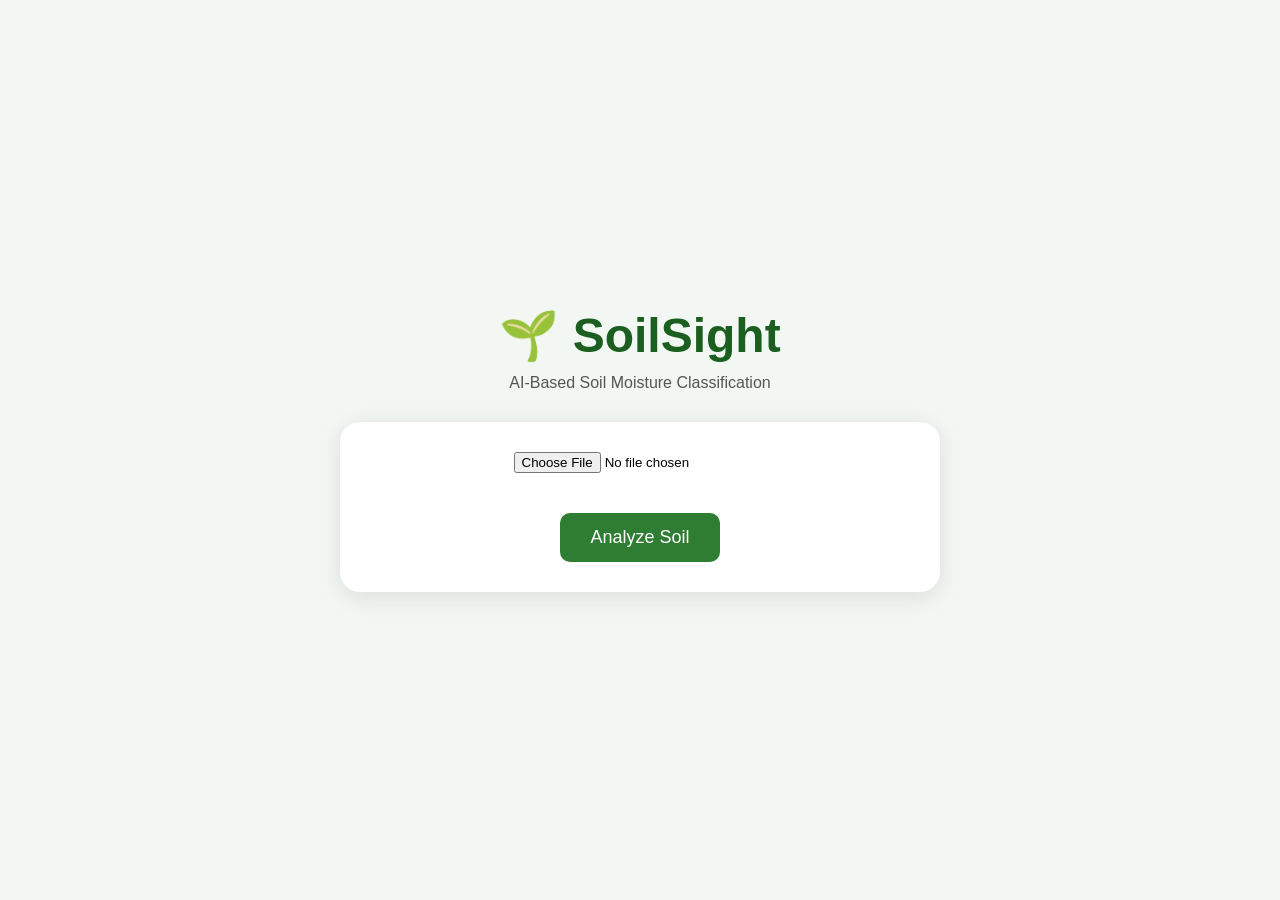
==== frontend/index.html @ b3d0a4c4 "Initial commit without dataset" ====
<!DOCTYPE html>
<html lang="en">
<head>
    <meta charset="UTF-8">
    <meta name="viewport" content="width=device-width, initial-scale=1.0">
    <title>SoilSight</title>
    <link rel="stylesheet" href="style.css">
</head>

<body>

    <div class="container">

        <h1>🌱 SoilSight</h1>
        <p class="subtitle">AI-Based Soil Moisture Classification</p>

        <div class="upload-box">

            <input type="file" id="imageInput" accept="image/*">

            <div id="previewContainer">
                <img id="preview" alt="Soil preview">
            </div>

            <button id="analyzeBtn">
                Analyze Soil
            </button>

            <div id="loading">
                Analyzing...
            </div>

            <div id="result">
                <h2>Result</h2>
                <p id="status"></p>
                <p id="confidence"></p>
            </div>

        </div>

    </div>

    <script src="script.js"></script>

</body>
</html>
---- frontend/style.css ----
* {
    box-sizing: border-box;
    margin: 0;
    padding: 0;
}

body {
    font-family: Arial, sans-serif;
    background: #f2f7f3;
    min-height: 100vh;
    display: flex;
    justify-content: center;
    align-items: center;
}

.container {
    width: 90%;
    max-width: 600px;
    text-align: center;
}

h1 {
    font-size: 48px;
    color: #1b5e20;
    margin-bottom: 10px;
}

.subtitle {
    color: #555;
    margin-bottom: 30px;
}

.upload-box {
    background: white;
    padding: 30px;
    border-radius: 20px;
    box-shadow: 0 5px 25px rgba(0,0,0,0.1);
}

input[type="file"] {
    margin-bottom: 20px;
}

#previewContainer {
    margin: 20px 0;
}

#preview {
    display: none;
    width: 100%;
    max-height: 350px;
    object-fit: cover;
    border-radius: 15px;
}

button {
    background: #2e7d32;
    color: white;
    border: none;
    padding: 14px 30px;
    border-radius: 10px;
    font-size: 18px;
    cursor: pointer;
}

button:hover {
    background: #1b5e20;
}

#loading {
    display: none;
    margin-top: 20px;
    color: #555;
}

#result {
    display: none;
    margin-top: 25px;
    padding: 20px;
    background: #e8f5e9;
    border-radius: 15px;
}

#status {
    font-size: 24px;
    font-weight: bold;
    margin-top: 10px;
    color: #1b5e20;
}

#confidence {
    margin-top: 10px;
    font-size: 18px;
}
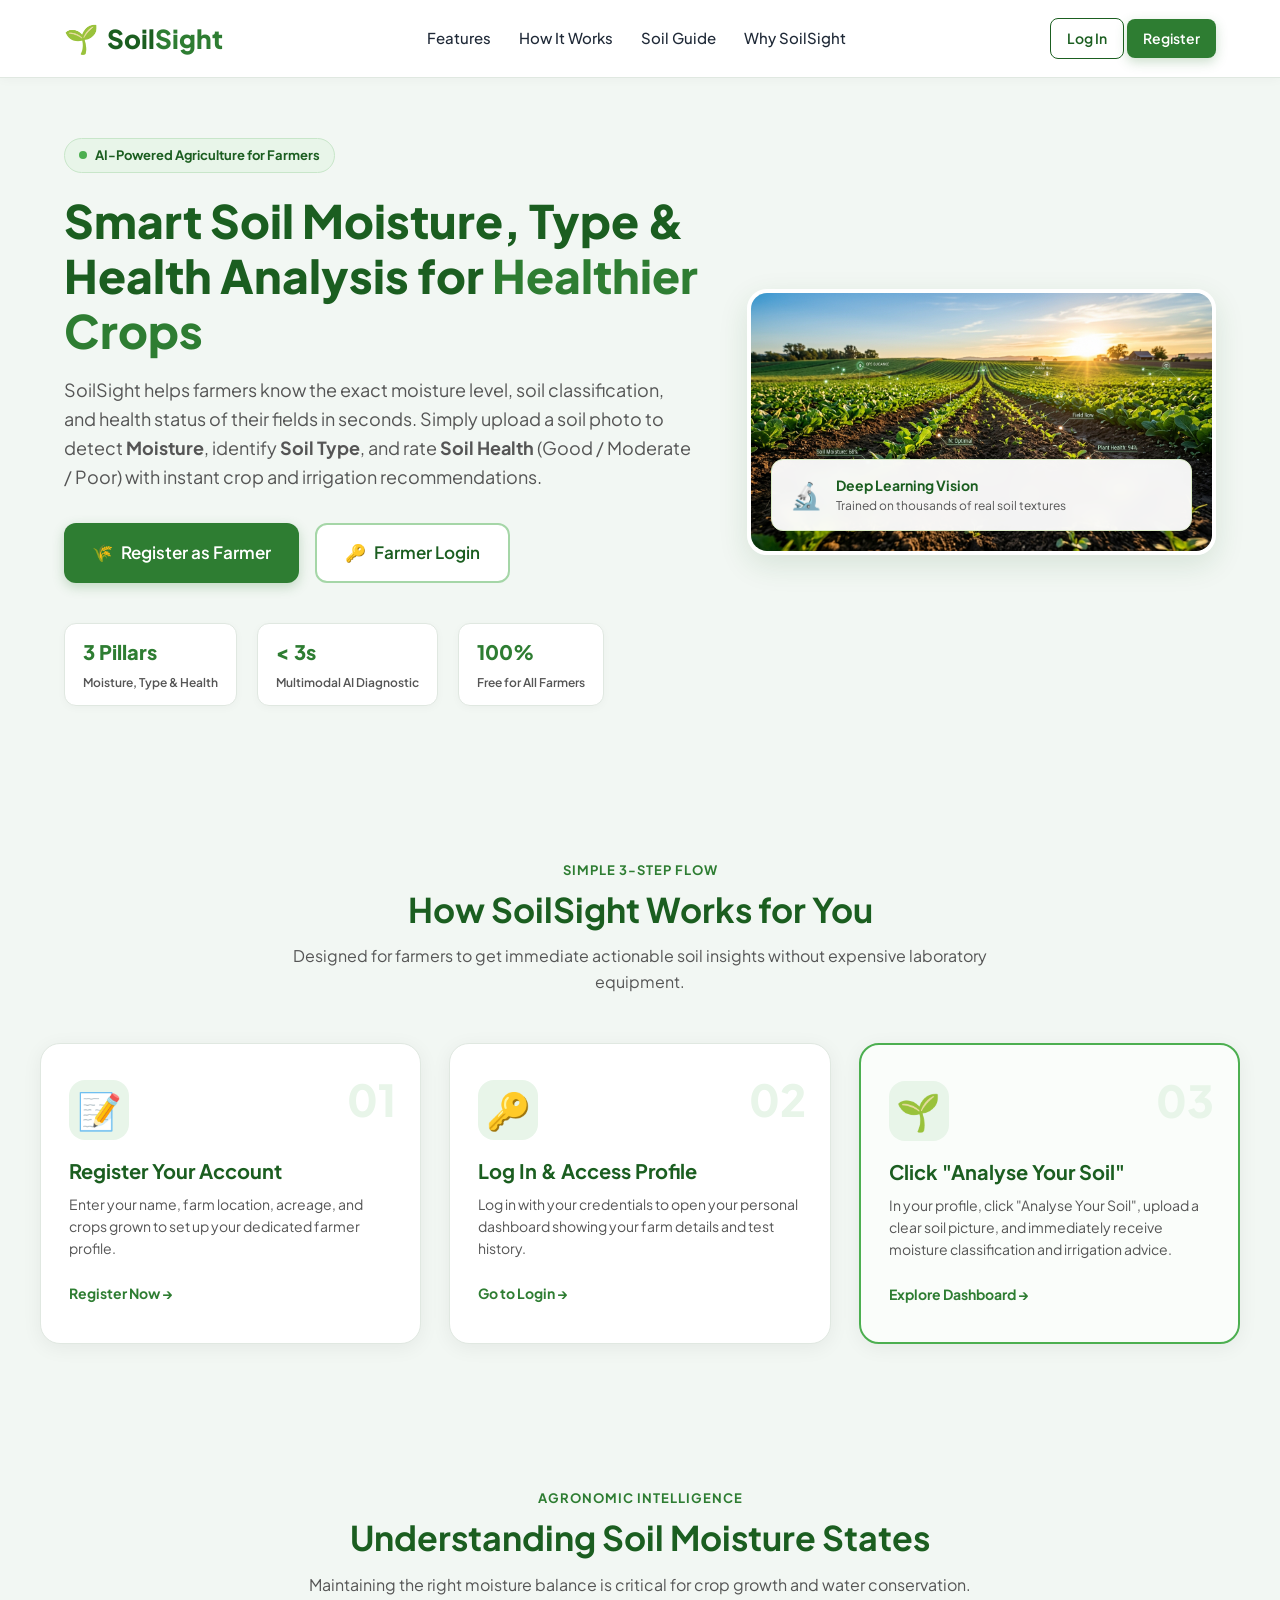
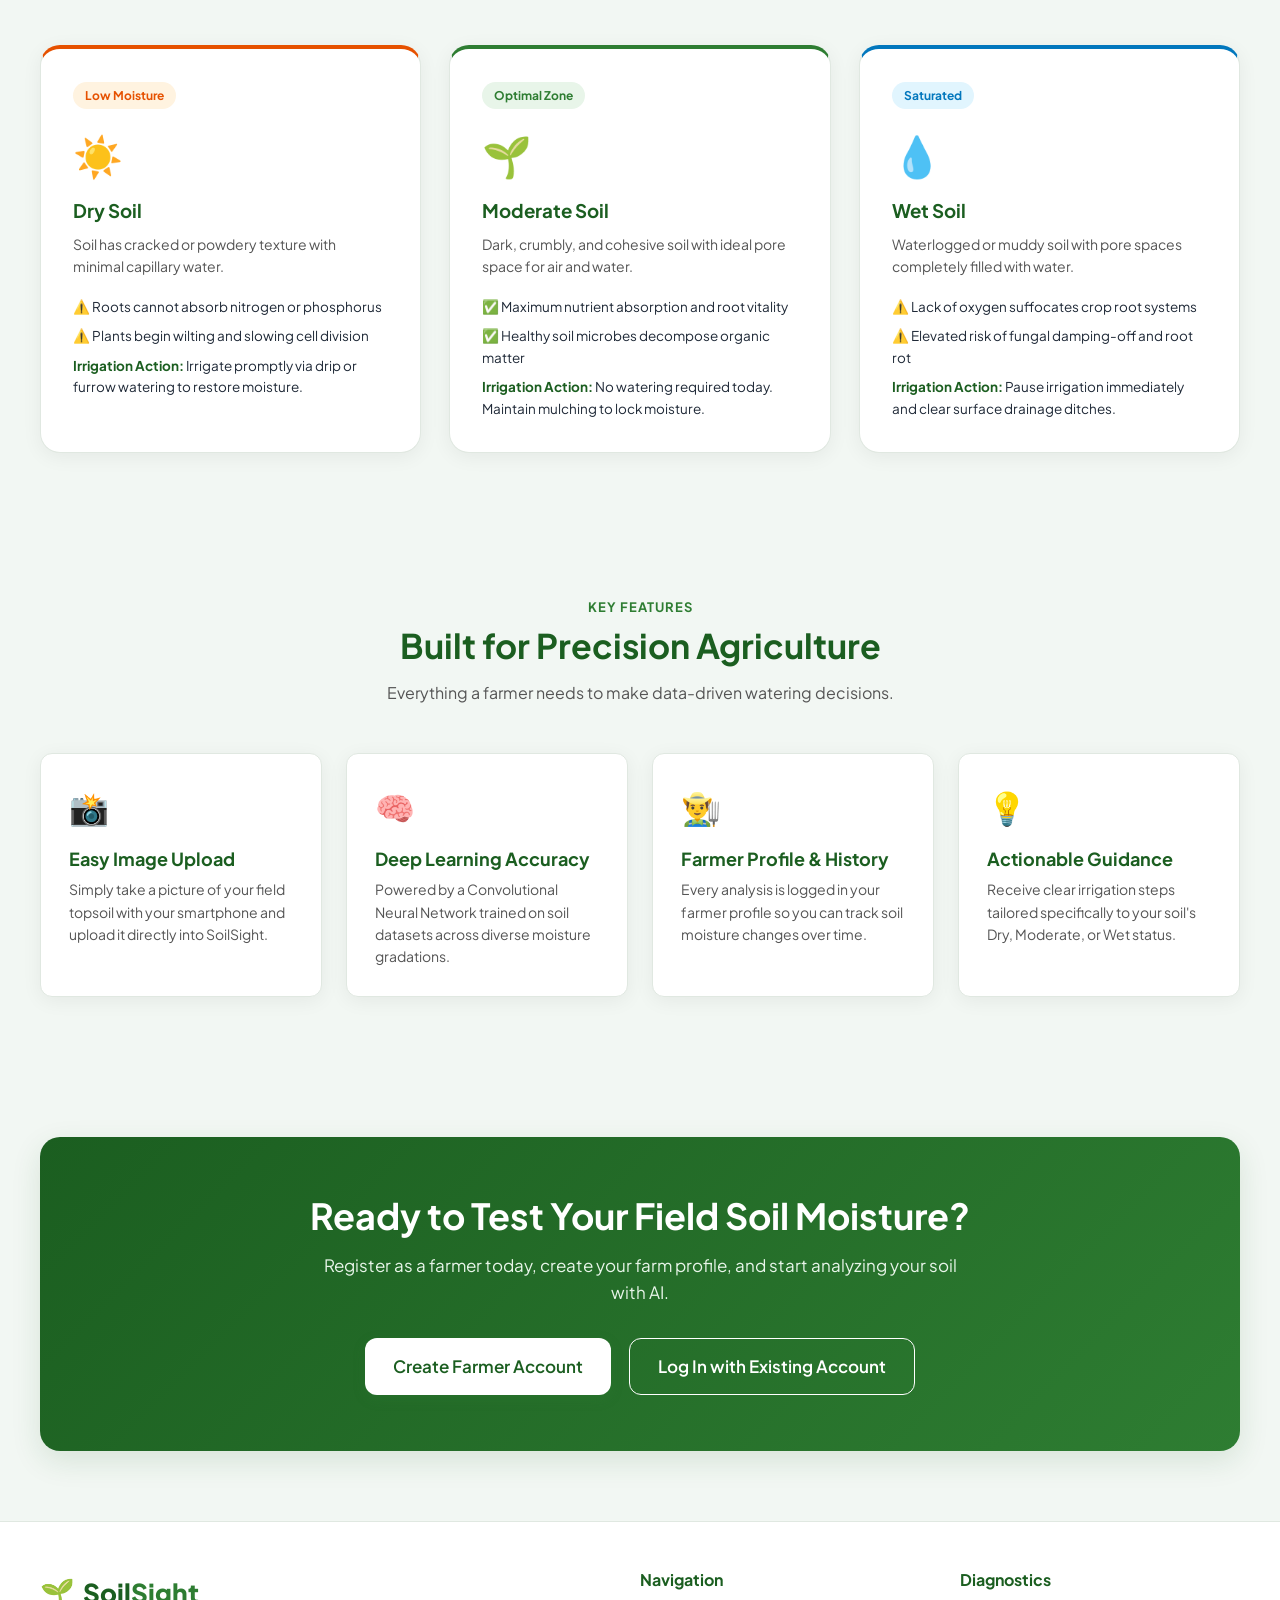
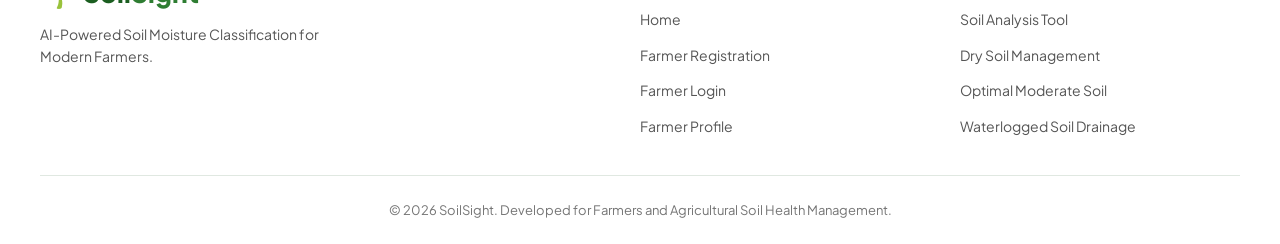
==== commit 82b8f9f8: "new model added" ====
--- a/frontend/index.html
+++ b/frontend/index.html
@@ -3,44 +3,329 @@
 <head>
     <meta charset="UTF-8">
     <meta name="viewport" content="width=device-width, initial-scale=1.0">
-    <title>SoilSight</title>
+    <title>SoilSight | AI-Based Soil Moisture Classification for Farmers</title>
+    <meta name="description" content="AI-powered soil moisture classification for farmers. Upload soil image to identify Dry, Moderate, or Wet status with tailored irrigation guidance.">
+    <link rel="preconnect" href="https://fonts.googleapis.com">
+    <link rel="preconnect" href="https://fonts.gstatic.com" crossorigin>
+    <link href="https://fonts.googleapis.com/css2?family=Plus+Jakarta+Sans:wght@400;500;600;700;800&display=swap" rel="stylesheet">
     <link rel="stylesheet" href="style.css">
 </head>
 
-<body>
-
-    <div class="container">
-
-        <h1>🌱 SoilSight</h1>
-        <p class="subtitle">AI-Based Soil Moisture Classification</p>
-
-        <div class="upload-box">
-
-            <input type="file" id="imageInput" accept="image/*">
-
-            <div id="previewContainer">
-                <img id="preview" alt="Soil preview">
-            </div>
-
-            <button id="analyzeBtn">
-                Analyze Soil
-            </button>
-
-            <div id="loading">
-                Analyzing...
-            </div>
-
-            <div id="result">
-                <h2>Result</h2>
-                <p id="status"></p>
-                <p id="confidence"></p>
-            </div>
-
-        </div>
-
-    </div>
-
-    <script src="script.js"></script>
+<body class="home-body">
+
+    <!-- Navigation Bar -->
+    <header class="app-header">
+        <div class="nav-container">
+            <a href="index.html" class="logo">
+                <span class="logo-icon">🌱</span>
+                <span class="logo-text">Soil<span>Sight</span></span>
+            </a>
+
+            <nav class="nav-menu">
+                <a href="#features">Features</a>
+                <a href="#how-it-works">How It Works</a>
+                <a href="#moisture-guide">Soil Guide</a>
+                <a href="#benefits">Why SoilSight</a>
+            </nav>
+
+            <div class="header-right" id="navAuthSection">
+                <!-- Shown when NOT logged in -->
+                <div class="auth-buttons-group" id="guestNav">
+                    <a href="login.html" class="btn btn-outline btn-sm">Log In</a>
+                    <a href="register.html" class="btn btn-primary btn-sm">Register</a>
+                </div>
+
+                <!-- Shown when logged in -->
+                <div class="auth-buttons-group" id="userNav" style="display: none;">
+                    <a href="profile.html" class="farmer-pill">
+                        <span class="farmer-avatar">👨‍🌾</span>
+                        <span id="homeFarmerName">Farmer Profile</span>
+                    </a>
+                    <a href="analysis.html" class="btn btn-primary btn-sm">🌱 Analyse Soil</a>
+                </div>
+            </div>
+        </div>
+    </header>
+
+    <!-- Hero Section -->
+    <section class="hero-section">
+        <div class="hero-container">
+            
+            <div class="hero-content">
+                <div class="hero-badge">
+                    <span class="badge-dot"></span>
+                    <span>AI-Powered Agriculture for Farmers</span>
+                </div>
+                
+                <h1 class="hero-title">
+                    Smart Soil Moisture, Type & Health Analysis for <span>Healthier Crops</span>
+                </h1>
+                
+                <p class="hero-subtitle">
+                    SoilSight helps farmers know the exact moisture level, soil classification, and health status of their fields in seconds. Simply upload a soil photo to detect <strong>Moisture</strong>, identify <strong>Soil Type</strong>, and rate <strong>Soil Health</strong> (Good / Moderate / Poor) with instant crop and irrigation recommendations.
+                </p>
+
+                <!-- Hero Action Buttons: Login and Register -->
+                <div class="hero-cta-group" id="heroCtaGroup">
+                    <a href="register.html" class="btn btn-primary btn-lg pulse-btn">
+                        <span class="btn-icon">🌾</span> Register as Farmer
+                    </a>
+                    <a href="login.html" class="btn btn-secondary-outline btn-lg">
+                        <span class="btn-icon">🔑</span> Farmer Login
+                    </a>
+                </div>
+
+                <!-- Logged in quick access -->
+                <div class="hero-cta-group" id="heroUserGroup" style="display: none;">
+                    <a href="profile.html" class="btn btn-primary btn-lg">
+                        <span class="btn-icon">👨‍🌾</span> Open Farmer Dashboard
+                    </a>
+                    <a href="analysis.html" class="btn btn-secondary-outline btn-lg">
+                        <span class="btn-icon">🌱</span> Run Soil Diagnostic
+                    </a>
+                </div>
+
+                <!-- Key Metric Highlights -->
+                <div class="hero-stats">
+                    <div class="stat-pill">
+                        <span class="stat-num">3 Pillars</span>
+                        <span class="stat-desc">Moisture, Type & Health</span>
+                    </div>
+                    <div class="stat-pill">
+                        <span class="stat-num">&lt; 3s</span>
+                        <span class="stat-desc">Multimodal AI Diagnostic</span>
+                    </div>
+                    <div class="stat-pill">
+                        <span class="stat-num">100%</span>
+                        <span class="stat-desc">Free for All Farmers</span>
+                    </div>
+                </div>
+
+            </div>
+
+            <!-- Hero Image Banner -->
+            <div class="hero-visual">
+                <div class="image-wrapper">
+                    <img src="assets/hero_banner.jpg" alt="SoilSight Smart Soil Analysis" class="hero-img">
+                    <div class="floating-tech-card">
+                        <div class="tech-icon">🔬</div>
+                        <div>
+                            <strong>Deep Learning Vision</strong>
+                            <p>Trained on thousands of real soil textures</p>
+                        </div>
+                    </div>
+                </div>
+            </div>
+
+        </div>
+    </section>
+
+    <!-- How It Works Section (3 Simple Steps) -->
+    <section class="section how-it-works-section" id="how-it-works">
+        <div class="section-container">
+            
+            <div class="section-header text-center">
+                <span class="section-tag">Simple 3-Step Flow</span>
+                <h2>How SoilSight Works for You</h2>
+                <p>Designed for farmers to get immediate actionable soil insights without expensive laboratory equipment.</p>
+            </div>
+
+            <div class="steps-grid">
+                
+                <div class="step-card">
+                    <div class="step-number">01</div>
+                    <div class="step-icon">📝</div>
+                    <h3>Register Your Account</h3>
+                    <p>Enter your name, farm location, acreage, and crops grown to set up your dedicated farmer profile.</p>
+                    <a href="register.html" class="step-link">Register Now →</a>
+                </div>
+
+                <div class="step-card">
+                    <div class="step-number">02</div>
+                    <div class="step-icon">🔑</div>
+                    <h3>Log In & Access Profile</h3>
+                    <p>Log in with your credentials to open your personal dashboard showing your farm details and test history.</p>
+                    <a href="login.html" class="step-link">Go to Login →</a>
+                </div>
+
+                <div class="step-card featured-step">
+                    <div class="step-number">03</div>
+                    <div class="step-icon">🌱</div>
+                    <h3>Click "Analyse Your Soil"</h3>
+                    <p>In your profile, click "Analyse Your Soil", upload a clear soil picture, and immediately receive moisture classification and irrigation advice.</p>
+                    <a href="profile.html" class="step-link">Explore Dashboard →</a>
+                </div>
+
+            </div>
+
+        </div>
+    </section>
+
+    <!-- Soil Moisture Classification Guide -->
+    <section class="section moisture-guide-section" id="moisture-guide">
+        <div class="section-container">
+            
+            <div class="section-header text-center">
+                <span class="section-tag">Agronomic Intelligence</span>
+                <h2>Understanding Soil Moisture States</h2>
+                <p>Maintaining the right moisture balance is critical for crop growth and water conservation.</p>
+            </div>
+
+            <div class="guide-cards-grid">
+                
+                <div class="guide-status-card card-dry">
+                    <div class="status-indicator-tag tag-dry">Low Moisture</div>
+                    <div class="guide-icon-large">☀️</div>
+                    <h3>Dry Soil</h3>
+                    <p class="status-desc">Soil has cracked or powdery texture with minimal capillary water.</p>
+                    <ul class="guide-points">
+                        <li>⚠️ Roots cannot absorb nitrogen or phosphorus</li>
+                        <li>⚠️ Plants begin wilting and slowing cell division</li>
+                        <li><strong>Irrigation Action:</strong> Irrigate promptly via drip or furrow watering to restore moisture.</li>
+                    </ul>
+                </div>
+
+                <div class="guide-status-card card-moderate">
+                    <div class="status-indicator-tag tag-moderate">Optimal Zone</div>
+                    <div class="guide-icon-large">🌱</div>
+                    <h3>Moderate Soil</h3>
+                    <p class="status-desc">Dark, crumbly, and cohesive soil with ideal pore space for air and water.</p>
+                    <ul class="guide-points">
+                        <li>✅ Maximum nutrient absorption and root vitality</li>
+                        <li>✅ Healthy soil microbes decompose organic matter</li>
+                        <li><strong>Irrigation Action:</strong> No watering required today. Maintain mulching to lock moisture.</li>
+                    </ul>
+                </div>
+
+                <div class="guide-status-card card-wet">
+                    <div class="status-indicator-tag tag-wet">Saturated</div>
+                    <div class="guide-icon-large">💧</div>
+                    <h3>Wet Soil</h3>
+                    <p class="status-desc">Waterlogged or muddy soil with pore spaces completely filled with water.</p>
+                    <ul class="guide-points">
+                        <li>⚠️ Lack of oxygen suffocates crop root systems</li>
+                        <li>⚠️ Elevated risk of fungal damping-off and root rot</li>
+                        <li><strong>Irrigation Action:</strong> Pause irrigation immediately and clear surface drainage ditches.</li>
+                    </ul>
+                </div>
+
+            </div>
+
+        </div>
+    </section>
+
+    <!-- Features Section -->
+    <section class="section features-section" id="features">
+        <div class="section-container">
+            
+            <div class="section-header text-center">
+                <span class="section-tag">Key Features</span>
+                <h2>Built for Precision Agriculture</h2>
+                <p>Everything a farmer needs to make data-driven watering decisions.</p>
+            </div>
+
+            <div class="features-grid">
+                
+                <div class="feature-box">
+                    <div class="feature-icon">📸</div>
+                    <h3>Easy Image Upload</h3>
+                    <p>Simply take a picture of your field topsoil with your smartphone and upload it directly into SoilSight.</p>
+                </div>
+
+                <div class="feature-box">
+                    <div class="feature-icon">🧠</div>
+                    <h3>Deep Learning Accuracy</h3>
+                    <p>Powered by a Convolutional Neural Network trained on soil datasets across diverse moisture gradations.</p>
+                </div>
+
+                <div class="feature-box">
+                    <div class="feature-icon">👨‍🌾</div>
+                    <h3>Farmer Profile & History</h3>
+                    <p>Every analysis is logged in your farmer profile so you can track soil moisture changes over time.</p>
+                </div>
+
+                <div class="feature-box">
+                    <div class="feature-icon">💡</div>
+                    <h3>Actionable Guidance</h3>
+                    <p>Receive clear irrigation steps tailored specifically to your soil's Dry, Moderate, or Wet status.</p>
+                </div>
+
+            </div>
+
+        </div>
+    </section>
+
+    <!-- Call to Action Banner -->
+    <section class="section cta-section">
+        <div class="section-container">
+            <div class="cta-banner-card">
+                <h2>Ready to Test Your Field Soil Moisture?</h2>
+                <p>Register as a farmer today, create your farm profile, and start analyzing your soil with AI.</p>
+                <div class="banner-buttons">
+                    <a href="register.html" class="btn btn-primary btn-lg">Create Farmer Account</a>
+                    <a href="login.html" class="btn btn-outline btn-lg">Log In with Existing Account</a>
+                </div>
+            </div>
+        </div>
+    </section>
+
+    <!-- Footer -->
+    <footer class="app-footer">
+        <div class="footer-container">
+            <div class="footer-col">
+                <a href="index.html" class="logo">
+                    <span class="logo-icon">🌱</span>
+                    <span class="logo-text">Soil<span>Sight</span></span>
+                </a>
+                <p class="footer-tagline">AI-Powered Soil Moisture Classification for Modern Farmers.</p>
+            </div>
+            
+            <div class="footer-col">
+                <h4>Navigation</h4>
+                <ul class="footer-links">
+                    <li><a href="index.html">Home</a></li>
+                    <li><a href="register.html">Farmer Registration</a></li>
+                    <li><a href="login.html">Farmer Login</a></li>
+                    <li><a href="profile.html">Farmer Profile</a></li>
+                </ul>
+            </div>
+
+            <div class="footer-col">
+                <h4>Diagnostics</h4>
+                <ul class="footer-links">
+                    <li><a href="analysis.html">Soil Analysis Tool</a></li>
+                    <li><a href="#moisture-guide">Dry Soil Management</a></li>
+                    <li><a href="#moisture-guide">Optimal Moderate Soil</a></li>
+                    <li><a href="#moisture-guide">Waterlogged Soil Drainage</a></li>
+                </ul>
+            </div>
+        </div>
+        <div class="footer-bottom">
+            <p>© 2026 SoilSight. Developed for Farmers and Agricultural Soil Health Management.</p>
+        </div>
+    </footer>
+
+    <script src="auth.js"></script>
+    <script>
+        document.addEventListener("DOMContentLoaded", function() {
+            // Check if user is logged in
+            const currentFarmer = typeof getCurrentFarmer === "function" ? getCurrentFarmer() : null;
+            
+            const guestNav = document.getElementById("guestNav");
+            const userNav = document.getElementById("userNav");
+            const heroCtaGroup = document.getElementById("heroCtaGroup");
+            const heroUserGroup = document.getElementById("heroUserGroup");
+            const homeFarmerName = document.getElementById("homeFarmerName");
+
+            if (currentFarmer) {
+                if (guestNav) guestNav.style.display = "none";
+                if (userNav) userNav.style.display = "flex";
+                if (heroCtaGroup) heroCtaGroup.style.display = "none";
+                if (heroUserGroup) heroUserGroup.style.display = "flex";
+                if (homeFarmerName) homeFarmerName.textContent = currentFarmer.name;
+            }
+        });
+    </script>
 
 </body>
 </html>
--- a/frontend/style.css
+++ b/frontend/style.css
@@ -1,3 +1,34 @@
+/* ============================================================
+   SoilSight Master Stylesheet
+   Theme: Nature & Agricultural Tech (Lush Green #1b5e20, #2e7d32, Mint #f2f7f3)
+   ============================================================ */
+
+:root {
+    --primary-color: #1b5e20;
+    --primary-hover: #144718;
+    --accent-color: #2e7d32;
+    --accent-light: #4caf50;
+    --bg-light: #f2f7f3;
+    --card-bg: #ffffff;
+    --highlight-bg: #e8f5e9;
+    --border-color: #e0e8e1;
+    --text-primary: #1f2937;
+    --text-muted: #555555;
+    --text-light: #757575;
+    --dry-color: #e65100;
+    --dry-bg: #fff3e0;
+    --wet-color: #0277bd;
+    --wet-bg: #e1f5fe;
+    --moderate-color: #2e7d32;
+    --moderate-bg: #e8f5e9;
+    --radius-sm: 8px;
+    --radius-md: 12px;
+    --radius-lg: 20px;
+    --shadow-soft: 0 4px 20px rgba(0, 0, 0, 0.06);
+    --shadow-hover: 0 10px 30px rgba(27, 94, 32, 0.12);
+    --transition: all 0.25s ease-in-out;
+}
+
 * {
     box-sizing: border-box;
     margin: 0;
@@ -5,54 +36,206 @@
 }
 
 body {
-    font-family: Arial, sans-serif;
-    background: #f2f7f3;
+    font-family: 'Plus Jakarta Sans', Arial, sans-serif;
+    background: var(--bg-light);
+    color: var(--text-primary);
     min-height: 100vh;
-    display: flex;
+    line-height: 1.6;
+}
+
+/* ============================================================
+   Typography & Universal Elements
+   ============================================================ */
+h1, h2, h3, h4, h5, h6 {
+    color: var(--primary-color);
+    font-weight: 700;
+    line-height: 1.25;
+}
+
+a {
+    color: var(--accent-color);
+    text-decoration: none;
+    transition: var(--transition);
+}
+
+a:hover {
+    color: var(--primary-color);
+}
+
+/* ============================================================
+   Navigation Header
+   ============================================================ */
+.app-header {
+    background: rgba(255, 255, 255, 0.95);
+    backdrop-filter: blur(10px);
+    border-bottom: 1px solid var(--border-color);
+    position: sticky;
+    top: 0;
+    z-index: 1000;
+    box-shadow: 0 2px 10px rgba(0, 0, 0, 0.03);
+}
+
+.nav-container {
+    max-width: 1200px;
+    margin: 0 auto;
+    padding: 16px 24px;
+    display: flex;
+    justify-content: space-between;
+    align-items: center;
+}
+
+.logo {
+    display: flex;
+    align-items: center;
+    gap: 8px;
+    font-size: 26px;
+    font-weight: 800;
+    color: var(--primary-color);
+}
+
+.logo-icon {
+    font-size: 28px;
+}
+
+.logo-text span {
+    color: var(--accent-color);
+}
+
+.nav-menu {
+    display: flex;
+    gap: 28px;
+    align-items: center;
+}
+
+.nav-menu a {
+    color: var(--text-primary);
+    font-weight: 500;
+    font-size: 15px;
+}
+
+.nav-menu a:hover {
+    color: var(--accent-color);
+}
+
+.header-right {
+    display: flex;
+    align-items: center;
+    gap: 16px;
+}
+
+.header-hint {
+    font-size: 14px;
+    color: var(--text-muted);
+}
+
+.farmer-pill {
+    display: inline-flex;
+    align-items: center;
+    gap: 8px;
+    background: var(--highlight-bg);
+    border: 1px solid #c8e6c9;
+    padding: 6px 14px;
+    border-radius: 50px;
+    font-size: 14px;
+    font-weight: 600;
+    color: var(--primary-color);
+}
+
+.farmer-avatar {
+    font-size: 18px;
+}
+
+/* ============================================================
+   Buttons & Interactive Elements
+   ============================================================ */
+.btn {
+    display: inline-flex;
+    align-items: center;
     justify-content: center;
-    align-items: center;
-}
-
-.container {
-    width: 90%;
-    max-width: 600px;
+    gap: 8px;
+    font-family: inherit;
+    font-size: 15px;
+    font-weight: 600;
+    padding: 10px 20px;
+    border-radius: var(--radius-sm);
+    border: none;
+    cursor: pointer;
+    transition: var(--transition);
     text-align: center;
 }
 
-h1 {
-    font-size: 48px;
-    color: #1b5e20;
-    margin-bottom: 10px;
-}
-
-.subtitle {
-    color: #555;
-    margin-bottom: 30px;
-}
-
-.upload-box {
+.btn-primary {
+    background: var(--accent-color);
+    color: #ffffff;
+    box-shadow: 0 4px 12px rgba(46, 125, 50, 0.25);
+}
+
+.btn-primary:hover {
+    background: var(--primary-color);
+    color: #ffffff;
+    box-shadow: 0 6px 16px rgba(27, 94, 32, 0.35);
+    transform: translateY(-2px);
+}
+
+.btn-outline {
+    background: transparent;
+    color: var(--primary-color);
+    border: 1.5px solid var(--primary-color);
+}
+
+.btn-outline:hover {
+    background: var(--highlight-bg);
+    color: var(--primary-color);
+    border-color: var(--primary-color);
+}
+
+.btn-secondary {
+    background: #e8f5e9;
+    color: var(--primary-color);
+    border: 1px solid #c8e6c9;
+}
+
+.btn-secondary:hover {
+    background: #c8e6c9;
+}
+
+.btn-secondary-outline {
     background: white;
-    padding: 30px;
-    border-radius: 20px;
-    box-shadow: 0 5px 25px rgba(0,0,0,0.1);
-}
-
-input[type="file"] {
-    margin-bottom: 20px;
-}
-
-#previewContainer {
-    margin: 20px 0;
-}
-
-#preview {
-    display: none;
+    color: var(--primary-color);
+    border: 2px solid #a5d6a7;
+}
+
+.btn-secondary-outline:hover {
+    border-color: var(--primary-color);
+    background: #e8f5e9;
+}
+
+.btn-sm {
+    padding: 8px 16px;
+    font-size: 14px;
+}
+
+.btn-lg {
+    padding: 14px 28px;
+    font-size: 17px;
+    border-radius: var(--radius-md);
+}
+
+.btn-block {
     width: 100%;
-    max-height: 350px;
-    object-fit: cover;
-    border-radius: 15px;
-}
-
+}
+
+.pulse-btn {
+    animation: pulseSubtle 2.5s infinite;
+}
+
+@keyframes pulseSubtle {
+    0% { box-shadow: 0 0 0 0 rgba(46, 125, 50, 0.4); }
+    70% { box-shadow: 0 0 0 10px rgba(46, 125, 50, 0); }
+    100% { box-shadow: 0 0 0 0 rgba(46, 125, 50, 0); }
+}
+
+/* Original button style retention */
 button {
     background: #2e7d32;
     color: white;
@@ -61,34 +244,2014 @@
     border-radius: 10px;
     font-size: 18px;
     cursor: pointer;
+    font-family: inherit;
+    transition: var(--transition);
 }
 
 button:hover {
     background: #1b5e20;
 }
 
+/* ============================================================
+   Homepage Hero Section
+   ============================================================ */
+.hero-section {
+    padding: 60px 24px 80px;
+    max-width: 1200px;
+    margin: 0 auto;
+}
+
+.hero-container {
+    display: grid;
+    grid-template-columns: 1.15fr 0.85fr;
+    gap: 48px;
+    align-items: center;
+}
+
+.hero-badge {
+    display: inline-flex;
+    align-items: center;
+    gap: 8px;
+    background: #e8f5e9;
+    color: var(--primary-color);
+    padding: 6px 14px;
+    border-radius: 30px;
+    font-size: 13px;
+    font-weight: 700;
+    margin-bottom: 20px;
+    border: 1px solid #c8e6c9;
+}
+
+.badge-dot {
+    width: 8px;
+    height: 8px;
+    background: var(--accent-light);
+    border-radius: 50%;
+}
+
+.hero-title {
+    font-size: 46px;
+    font-weight: 800;
+    color: var(--primary-color);
+    margin-bottom: 18px;
+    line-height: 1.2;
+}
+
+.hero-title span {
+    color: var(--accent-color);
+}
+
+.hero-subtitle {
+    font-size: 18px;
+    color: var(--text-muted);
+    margin-bottom: 32px;
+    line-height: 1.6;
+}
+
+.hero-cta-group {
+    display: flex;
+    gap: 16px;
+    margin-bottom: 40px;
+    flex-wrap: wrap;
+}
+
+.hero-stats {
+    display: flex;
+    gap: 20px;
+    flex-wrap: wrap;
+}
+
+.stat-pill {
+    background: #ffffff;
+    border: 1px solid var(--border-color);
+    padding: 12px 18px;
+    border-radius: var(--radius-md);
+    box-shadow: 0 2px 8px rgba(0,0,0,0.03);
+}
+
+.stat-num {
+    display: block;
+    font-size: 20px;
+    font-weight: 800;
+    color: var(--accent-color);
+}
+
+.stat-desc {
+    font-size: 12px;
+    color: var(--text-muted);
+    font-weight: 600;
+}
+
+.hero-visual .image-wrapper {
+    position: relative;
+    border-radius: var(--radius-lg);
+    overflow: hidden;
+    box-shadow: var(--shadow-hover);
+    border: 4px solid #ffffff;
+}
+
+.hero-img {
+    width: 100%;
+    height: 100%;
+    max-height: 480px;
+    object-fit: cover;
+    display: block;
+    transition: transform 0.5s ease;
+}
+
+.hero-visual:hover .hero-img {
+    transform: scale(1.02);
+}
+
+.floating-tech-card {
+    position: absolute;
+    bottom: 20px;
+    left: 20px;
+    right: 20px;
+    background: rgba(255, 255, 255, 0.95);
+    backdrop-filter: blur(8px);
+    border-radius: var(--radius-md);
+    padding: 14px 18px;
+    display: flex;
+    align-items: center;
+    gap: 14px;
+    box-shadow: 0 4px 20px rgba(0, 0, 0, 0.15);
+    border: 1px solid #dcedc8;
+}
+
+.tech-icon {
+    font-size: 26px;
+}
+
+.floating-tech-card strong {
+    font-size: 14px;
+    color: var(--primary-color);
+    display: block;
+}
+
+.floating-tech-card p {
+    font-size: 12px;
+    color: var(--text-muted);
+    margin: 0;
+}
+
+/* ============================================================
+   Sections Common Layout
+   ============================================================ */
+.section {
+    padding: 70px 24px;
+}
+
+.section-container {
+    max-width: 1200px;
+    margin: 0 auto;
+}
+
+.section-header {
+    margin-bottom: 48px;
+}
+
+.section-header.text-center {
+    text-align: center;
+    max-width: 700px;
+    margin-left: auto;
+    margin-right: auto;
+}
+
+.section-tag {
+    display: inline-block;
+    color: var(--accent-color);
+    font-size: 13px;
+    font-weight: 700;
+    text-transform: uppercase;
+    letter-spacing: 1px;
+    margin-bottom: 8px;
+}
+
+.section-header h2 {
+    font-size: 34px;
+    margin-bottom: 12px;
+}
+
+.section-header p {
+    color: var(--text-muted);
+    font-size: 16px;
+}
+
+/* ============================================================
+   How It Works Steps
+   ============================================================ */
+.steps-grid {
+    display: grid;
+    grid-template-columns: repeat(auto-fit, minmax(300px, 1fr));
+    gap: 28px;
+}
+
+.step-card {
+    background: #ffffff;
+    border-radius: var(--radius-lg);
+    padding: 36px 28px;
+    border: 1px solid var(--border-color);
+    box-shadow: var(--shadow-soft);
+    position: relative;
+    transition: var(--transition);
+}
+
+.step-card:hover {
+    transform: translateY(-6px);
+    box-shadow: var(--shadow-hover);
+    border-color: #a5d6a7;
+}
+
+.step-number {
+    font-size: 44px;
+    font-weight: 900;
+    color: #e8f5e9;
+    position: absolute;
+    top: 20px;
+    right: 24px;
+}
+
+.step-icon {
+    font-size: 36px;
+    margin-bottom: 18px;
+    background: var(--highlight-bg);
+    width: 60px;
+    height: 60px;
+    border-radius: 16px;
+    display: flex;
+    align-items: center;
+    justify-content: center;
+}
+
+.step-card h3 {
+    font-size: 20px;
+    margin-bottom: 10px;
+}
+
+.step-card p {
+    font-size: 14px;
+    color: var(--text-muted);
+    margin-bottom: 20px;
+}
+
+.step-link {
+    font-weight: 700;
+    font-size: 14px;
+}
+
+.featured-step {
+    border: 2px solid var(--accent-light);
+    background: #fafdfa;
+}
+
+/* ============================================================
+   Soil Moisture Guide Section
+   ============================================================ */
+.guide-cards-grid {
+    display: grid;
+    grid-template-columns: repeat(auto-fit, minmax(320px, 1fr));
+    gap: 28px;
+}
+
+.guide-status-card {
+    background: #ffffff;
+    border-radius: var(--radius-lg);
+    padding: 32px;
+    border: 1px solid var(--border-color);
+    box-shadow: var(--shadow-soft);
+    transition: var(--transition);
+}
+
+.guide-status-card:hover {
+    transform: translateY(-4px);
+}
+
+.guide-icon-large {
+    font-size: 40px;
+    margin-bottom: 12px;
+}
+
+.status-indicator-tag {
+    display: inline-block;
+    padding: 4px 12px;
+    border-radius: 20px;
+    font-size: 12px;
+    font-weight: 700;
+    margin-bottom: 14px;
+}
+
+.tag-dry { background: var(--dry-bg); color: var(--dry-color); }
+.tag-moderate { background: var(--moderate-bg); color: var(--moderate-color); }
+.tag-wet { background: var(--wet-bg); color: var(--wet-color); }
+
+.card-dry { border-top: 4px solid var(--dry-color); }
+.card-moderate { border-top: 4px solid var(--moderate-color); }
+.card-wet { border-top: 4px solid var(--wet-color); }
+
+.status-desc {
+    font-size: 14px;
+    color: var(--text-muted);
+    margin: 10px 0 18px;
+}
+
+.guide-points {
+    list-style: none;
+    font-size: 13.5px;
+    display: flex;
+    flex-direction: column;
+    gap: 8px;
+}
+
+.guide-points li strong {
+    color: var(--primary-color);
+}
+
+/* ============================================================
+   Features Grid
+   ============================================================ */
+.features-grid {
+    display: grid;
+    grid-template-columns: repeat(auto-fit, minmax(250px, 1fr));
+    gap: 24px;
+}
+
+.feature-box {
+    background: #ffffff;
+    padding: 28px;
+    border-radius: var(--radius-md);
+    border: 1px solid var(--border-color);
+    box-shadow: var(--shadow-soft);
+}
+
+.feature-icon {
+    font-size: 32px;
+    margin-bottom: 14px;
+}
+
+.feature-box h3 {
+    font-size: 18px;
+    margin-bottom: 8px;
+}
+
+.feature-box p {
+    font-size: 14px;
+    color: var(--text-muted);
+}
+
+/* ============================================================
+   CTA Banner Section
+   ============================================================ */
+.cta-banner-card {
+    background: linear-gradient(135deg, #1b5e20, #2e7d32);
+    border-radius: var(--radius-lg);
+    padding: 56px 40px;
+    text-align: center;
+    color: #ffffff;
+    box-shadow: var(--shadow-hover);
+}
+
+.cta-banner-card h2 {
+    color: #ffffff;
+    font-size: 36px;
+    margin-bottom: 14px;
+}
+
+.cta-banner-card p {
+    color: #e8f5e9;
+    font-size: 17px;
+    max-width: 650px;
+    margin: 0 auto 32px;
+}
+
+.banner-buttons {
+    display: flex;
+    justify-content: center;
+    gap: 18px;
+    flex-wrap: wrap;
+}
+
+.cta-banner-card .btn-primary {
+    background: #ffffff;
+    color: var(--primary-color);
+}
+
+.cta-banner-card .btn-primary:hover {
+    background: #f1f8e9;
+    color: var(--primary-hover);
+}
+
+.cta-banner-card .btn-outline {
+    color: #ffffff;
+    border-color: #ffffff;
+}
+
+.cta-banner-card .btn-outline:hover {
+    background: rgba(255, 255, 255, 0.15);
+}
+
+/* ============================================================
+   Authentication Pages (Login & Register)
+   ============================================================ */
+.auth-body {
+    background: #f2f7f3;
+    min-height: 100vh;
+    display: flex;
+    flex-direction: column;
+}
+
+.auth-main {
+    flex: 1;
+    display: flex;
+    align-items: center;
+    justify-content: center;
+    padding: 40px 20px;
+}
+
+.auth-card-container {
+    width: 100%;
+    max-width: 520px;
+}
+
+.auth-card {
+    background: #ffffff;
+    padding: 40px 36px;
+    border-radius: var(--radius-lg);
+    box-shadow: 0 10px 35px rgba(0, 0, 0, 0.08);
+    border: 1px solid var(--border-color);
+}
+
+.auth-header {
+    text-align: center;
+    margin-bottom: 28px;
+}
+
+.auth-icon-badge {
+    width: 56px;
+    height: 56px;
+    background: var(--highlight-bg);
+    border-radius: 50%;
+    display: flex;
+    align-items: center;
+    justify-content: center;
+    font-size: 26px;
+    margin: 0 auto 14px;
+    border: 2px solid #c8e6c9;
+}
+
+.auth-header h2 {
+    font-size: 26px;
+    margin-bottom: 6px;
+}
+
+.auth-header p {
+    font-size: 14px;
+    color: var(--text-muted);
+}
+
+.auth-form {
+    display: flex;
+    flex-direction: column;
+    gap: 18px;
+}
+
+.form-group {
+    display: flex;
+    flex-direction: column;
+    gap: 6px;
+}
+
+.form-group label {
+    font-size: 13.5px;
+    font-weight: 600;
+    color: #374151;
+}
+
+.form-group label .required {
+    color: #d32f2f;
+}
+
+.input-wrapper {
+    position: relative;
+    display: flex;
+    align-items: center;
+}
+
+.input-icon {
+    position: absolute;
+    left: 14px;
+    font-size: 16px;
+    color: var(--text-light);
+    pointer-events: none;
+}
+
+.input-wrapper input,
+.input-wrapper select {
+    width: 100%;
+    padding: 12px 14px 12px 42px;
+    border: 1.5px solid #d1d5db;
+    border-radius: var(--radius-sm);
+    font-size: 15px;
+    font-family: inherit;
+    transition: var(--transition);
+    background: #ffffff;
+    color: var(--text-primary);
+}
+
+.input-wrapper input:focus,
+.input-wrapper select:focus {
+    outline: none;
+    border-color: var(--accent-color);
+    box-shadow: 0 0 0 3px rgba(46, 125, 50, 0.15);
+}
+
+.form-row {
+    display: flex;
+    gap: 14px;
+}
+
+.col-half {
+    flex: 1;
+}
+
+.form-options {
+    display: flex;
+    justify-content: space-between;
+    align-items: center;
+    font-size: 13.5px;
+}
+
+.remember-label {
+    display: flex;
+    align-items: center;
+    gap: 8px;
+    cursor: pointer;
+    color: var(--text-muted);
+}
+
+.form-terms {
+    display: flex;
+    align-items: flex-start;
+    gap: 8px;
+    font-size: 12.5px;
+    color: var(--text-muted);
+}
+
+.form-terms input {
+    margin-top: 3px;
+}
+
+.auth-footer-nav {
+    margin-top: 24px;
+    text-align: center;
+    font-size: 14px;
+    color: var(--text-muted);
+}
+
+.auth-trust-box {
+    margin-top: 20px;
+    display: flex;
+    flex-direction: column;
+    gap: 12px;
+}
+
+.trust-item {
+    display: flex;
+    align-items: center;
+    gap: 12px;
+    background: rgba(255, 255, 255, 0.7);
+    padding: 12px 16px;
+    border-radius: var(--radius-md);
+    border: 1px solid var(--border-color);
+}
+
+.trust-icon {
+    font-size: 22px;
+}
+
+.trust-item strong {
+    font-size: 13px;
+    color: var(--primary-color);
+    display: block;
+}
+
+.trust-item p {
+    font-size: 12px;
+    color: var(--text-muted);
+    margin: 0;
+}
+
+/* Alert boxes */
+.alert-box {
+    padding: 12px 16px;
+    border-radius: var(--radius-sm);
+    font-size: 14px;
+    margin-bottom: 18px;
+    line-height: 1.4;
+}
+
+.alert-error {
+    background: #ffebee;
+    color: #c62828;
+    border: 1px solid #ffcdd2;
+}
+
+.alert-success {
+    background: #e8f5e9;
+    color: #1b5e20;
+    border: 1px solid #c8e6c9;
+}
+
+/* ============================================================
+   Farmer Profile & Dashboard Layout
+   ============================================================ */
+.dashboard-body {
+    background: #f2f7f3;
+    min-height: 100vh;
+}
+
+.dashboard-main {
+    padding: 40px 24px 60px;
+}
+
+.dashboard-container {
+    max-width: 1100px;
+    margin: 0 auto;
+    display: flex;
+    flex-direction: column;
+    gap: 28px;
+}
+
+.dashboard-welcome {
+    display: flex;
+    justify-content: space-between;
+    align-items: center;
+    flex-wrap: wrap;
+    gap: 20px;
+}
+
+.badge-tag {
+    display: inline-block;
+    font-size: 12px;
+    font-weight: 700;
+    color: var(--accent-color);
+    text-transform: uppercase;
+    margin-bottom: 4px;
+}
+
+.welcome-text h1 {
+    font-size: 32px;
+    margin-bottom: 6px;
+}
+
+.welcome-sub {
+    color: var(--text-muted);
+    font-size: 15px;
+}
+
+/* Profile Hero Card */
+.profile-hero-card {
+    background: #ffffff;
+    border-radius: var(--radius-lg);
+    padding: 32px;
+    display: flex;
+    gap: 32px;
+    align-items: center;
+    border: 1px solid var(--border-color);
+    box-shadow: var(--shadow-soft);
+}
+
+.profile-avatar-col {
+    text-align: center;
+    display: flex;
+    flex-direction: column;
+    align-items: center;
+    gap: 8px;
+}
+
+.profile-avatar-circle {
+    width: 88px;
+    height: 88px;
+    background: var(--highlight-bg);
+    border: 3px solid #a5d6a7;
+    border-radius: 50%;
+    display: flex;
+    align-items: center;
+    justify-content: center;
+    font-size: 42px;
+}
+
+.status-indicator {
+    background: #e8f5e9;
+    color: var(--primary-color);
+    font-size: 11px;
+    font-weight: 700;
+    padding: 3px 10px;
+    border-radius: 20px;
+    border: 1px solid #c8e6c9;
+}
+
+.profile-info-col {
+    flex: 1;
+}
+
+.profile-name-row {
+    display: flex;
+    align-items: center;
+    gap: 16px;
+    margin-bottom: 18px;
+    flex-wrap: wrap;
+}
+
+.profile-name-row h2 {
+    font-size: 26px;
+}
+
+.crop-badge {
+    background: #f1f8e9;
+    color: var(--accent-color);
+    border: 1px solid #dcedc8;
+    padding: 4px 12px;
+    border-radius: 20px;
+    font-size: 13px;
+    font-weight: 600;
+}
+
+.profile-meta-grid {
+    display: grid;
+    grid-template-columns: repeat(auto-fit, minmax(200px, 1fr));
+    gap: 16px;
+}
+
+.meta-item {
+    display: flex;
+    flex-direction: column;
+    gap: 2px;
+}
+
+.meta-label {
+    font-size: 12px;
+    color: var(--text-light);
+    font-weight: 600;
+}
+
+.meta-value {
+    font-size: 15px;
+    font-weight: 700;
+    color: var(--text-primary);
+}
+
+/* ============================================================
+   PRIMARY ACTION BANNER: ANALYSE YOUR SOIL
+   ============================================================ */
+.cta-analysis-banner {
+    background: linear-gradient(135deg, #1b5e20, #2e7d32);
+    border-radius: var(--radius-lg);
+    padding: 36px 40px;
+    color: #ffffff;
+    display: flex;
+    justify-content: space-between;
+    align-items: center;
+    gap: 32px;
+    box-shadow: 0 10px 30px rgba(27, 94, 32, 0.22);
+}
+
+.cta-content {
+    max-width: 620px;
+}
+
+.cta-badge {
+    display: inline-block;
+    background: rgba(255, 255, 255, 0.2);
+    color: #ffffff;
+    padding: 4px 10px;
+    border-radius: 20px;
+    font-size: 12px;
+    font-weight: 700;
+    margin-bottom: 10px;
+}
+
+.cta-content h2 {
+    color: #ffffff;
+    font-size: 30px;
+    margin-bottom: 10px;
+}
+
+.cta-content p {
+    color: #e8f5e9;
+    font-size: 15px;
+    margin-bottom: 16px;
+    line-height: 1.5;
+}
+
+.cta-perks {
+    display: flex;
+    gap: 16px;
+    flex-wrap: wrap;
+    font-size: 13px;
+    font-weight: 600;
+    color: #ffffff;
+}
+
+.btn-cta {
+    background: #ffffff;
+    color: var(--primary-color);
+    font-size: 18px;
+    font-weight: 800;
+    padding: 16px 32px;
+    border-radius: var(--radius-md);
+    box-shadow: 0 6px 20px rgba(0, 0, 0, 0.15);
+    white-space: nowrap;
+}
+
+.btn-cta:hover {
+    background: #e8f5e9;
+    color: var(--primary-hover);
+    transform: translateY(-3px) scale(1.02);
+    box-shadow: 0 10px 25px rgba(0, 0, 0, 0.25);
+}
+
+/* ============================================================
+   Dashboard Stats
+   ============================================================ */
+.stats-grid {
+    display: grid;
+    grid-template-columns: repeat(auto-fit, minmax(240px, 1fr));
+    gap: 20px;
+}
+
+.stat-card {
+    background: #ffffff;
+    border-radius: var(--radius-md);
+    padding: 24px;
+    display: flex;
+    align-items: center;
+    gap: 18px;
+    border: 1px solid var(--border-color);
+    box-shadow: var(--shadow-soft);
+}
+
+.stat-icon-wrapper {
+    width: 56px;
+    height: 56px;
+    border-radius: 14px;
+    display: flex;
+    align-items: center;
+    justify-content: center;
+    font-size: 26px;
+}
+
+.bg-green-light { background: #e8f5e9; }
+.bg-blue-light { background: #e1f5fe; }
+.bg-amber-light { background: #fff3e0; }
+
+.stat-value {
+    font-size: 24px;
+    font-weight: 800;
+    color: var(--primary-color);
+}
+
+.stat-label {
+    font-size: 13px;
+    color: var(--text-muted);
+}
+
+/* ============================================================
+   Soil History Table
+   ============================================================ */
+.history-section {
+    background: #ffffff;
+    border-radius: var(--radius-lg);
+    padding: 32px;
+    border: 1px solid var(--border-color);
+    box-shadow: var(--shadow-soft);
+}
+
+.history-section .section-header {
+    display: flex;
+    justify-content: space-between;
+    align-items: center;
+    margin-bottom: 24px;
+}
+
+.history-section .section-header h3 {
+    font-size: 22px;
+}
+
+.empty-history {
+    text-align: center;
+    padding: 40px 20px;
+    background: #fafdfa;
+    border-radius: var(--radius-md);
+    border: 1.5px dashed #c8e6c9;
+}
+
+.empty-icon {
+    font-size: 40px;
+    margin-bottom: 12px;
+}
+
+.empty-history h4 {
+    font-size: 18px;
+    margin-bottom: 6px;
+}
+
+.empty-history p {
+    color: var(--text-muted);
+    font-size: 14px;
+    margin-bottom: 20px;
+}
+
+.history-table-wrapper {
+    overflow-x: auto;
+}
+
+.history-table {
+    width: 100%;
+    border-collapse: collapse;
+    font-size: 14px;
+    text-align: left;
+}
+
+.history-table th {
+    background: #f9fbf9;
+    padding: 14px 16px;
+    font-weight: 700;
+    color: var(--primary-color);
+    border-bottom: 2px solid var(--border-color);
+}
+
+.history-table td {
+    padding: 14px 16px;
+    border-bottom: 1px solid #edf2ee;
+    vertical-align: middle;
+}
+
+.history-table tr:hover td {
+    background: #fafffa;
+}
+
+.status-pill {
+    display: inline-block;
+    padding: 4px 10px;
+    border-radius: 20px;
+    font-size: 12px;
+    font-weight: 700;
+}
+
+.badge-dry { background: var(--dry-bg); color: var(--dry-color); }
+.badge-moderate { background: var(--moderate-bg); color: var(--moderate-color); }
+.badge-wet { background: var(--wet-bg); color: var(--wet-color); }
+
+.guidance-cell {
+    color: var(--text-muted);
+}
+
+/* Agronomy Tips */
+.agronomy-guide-section {
+    background: #ffffff;
+    border-radius: var(--radius-lg);
+    padding: 32px;
+    border: 1px solid var(--border-color);
+    box-shadow: var(--shadow-soft);
+}
+
+.agronomy-guide-section h3 {
+    font-size: 20px;
+    margin-bottom: 20px;
+}
+
+.tips-grid {
+    display: grid;
+    grid-template-columns: repeat(auto-fit, minmax(280px, 1fr));
+    gap: 20px;
+}
+
+.tip-card {
+    background: #f8faf8;
+    padding: 20px;
+    border-radius: var(--radius-md);
+    border-left: 4px solid var(--accent-color);
+}
+
+.tip-icon {
+    font-size: 24px;
+    margin-bottom: 8px;
+    display: inline-block;
+}
+
+.tip-card h4 {
+    font-size: 16px;
+    margin-bottom: 6px;
+}
+
+.tip-card p {
+    font-size: 13.5px;
+    color: var(--text-muted);
+}
+
+/* ============================================================
+   Analysis Page Styling (Preserves original selectors)
+   ============================================================ */
+.analysis-page-body {
+    background: #f2f7f3;
+    min-height: 100vh;
+}
+
+.analysis-main-container {
+    padding: 40px 20px 60px;
+    display: flex;
+    justify-content: center;
+}
+
+.container {
+    width: 100%;
+    max-width: 640px;
+    text-align: center;
+}
+
+.analysis-header-badge {
+    display: inline-block;
+    background: var(--highlight-bg);
+    color: var(--primary-color);
+    border: 1px solid #c8e6c9;
+    padding: 4px 12px;
+    border-radius: 20px;
+    font-size: 12px;
+    font-weight: 700;
+    margin-bottom: 12px;
+}
+
+h1 {
+    font-size: 38px;
+    color: #1b5e20;
+    margin-bottom: 10px;
+}
+
+.subtitle {
+    color: #555555;
+    margin-bottom: 30px;
+    font-size: 16px;
+}
+
+.upload-box {
+    background: white;
+    padding: 36px 30px;
+    border-radius: 20px;
+    box-shadow: 0 8px 30px rgba(0,0,0,0.08);
+    border: 1px solid var(--border-color);
+}
+
+.dropzone {
+    border: 2px dashed #a5d6a7;
+    background: #fbfdfb;
+    border-radius: 14px;
+    padding: 28px 20px;
+    cursor: pointer;
+    transition: var(--transition);
+    position: relative;
+    margin-bottom: 20px;
+}
+
+.dropzone:hover {
+    border-color: var(--accent-color);
+    background: #f4faf4;
+}
+
+.dropzone-icon {
+    font-size: 36px;
+    margin-bottom: 8px;
+}
+
+.custom-file-label {
+    display: block;
+    font-size: 16px;
+    font-weight: 600;
+    color: var(--primary-color);
+    cursor: pointer;
+}
+
+.custom-file-label span {
+    text-decoration: underline;
+    color: var(--accent-color);
+}
+
+.dropzone-hint {
+    font-size: 12px;
+    color: var(--text-light);
+    margin-top: 4px;
+}
+
+input[type="file"] {
+    opacity: 0;
+    position: absolute;
+    top: 0;
+    left: 0;
+    width: 100%;
+    height: 100%;
+    cursor: pointer;
+}
+
+#previewContainer {
+    margin: 20px 0;
+}
+
+#preview {
+    display: none;
+    width: 100%;
+    max-height: 350px;
+    object-fit: cover;
+    border-radius: 15px;
+    box-shadow: 0 4px 15px rgba(0,0,0,0.08);
+    border: 2px solid #e0e8e1;
+}
+
+.button-group {
+    margin-top: 10px;
+}
+
 #loading {
     display: none;
-    margin-top: 20px;
-    color: #555;
+    margin-top: 25px;
+    color: var(--primary-color);
+    font-weight: 600;
+    align-items: center;
+    justify-content: center;
+    gap: 12px;
+}
+
+.spinner {
+    width: 26px;
+    height: 26px;
+    border: 3px solid #c8e6c9;
+    border-top: 3px solid var(--accent-color);
+    border-radius: 50%;
+    animation: spin 0.8s linear infinite;
+}
+
+.spinner-sm {
+    display: inline-block;
+    width: 16px;
+    height: 16px;
+    border: 2px solid rgba(255,255,255,0.4);
+    border-top: 2px solid #ffffff;
+    border-radius: 50%;
+    animation: spin 0.8s linear infinite;
+    vertical-align: middle;
+}
+
+@keyframes spin {
+    0% { transform: rotate(0deg); }
+    100% { transform: rotate(360deg); }
 }
 
 #result {
     display: none;
     margin-top: 25px;
-    padding: 20px;
+    padding: 24px;
     background: #e8f5e9;
-    border-radius: 15px;
+    border-radius: 16px;
+    border: 1px solid #c8e6c9;
+    text-align: left;
+}
+
+.result-card-header {
+    display: flex;
+    justify-content: space-between;
+    align-items: center;
+    margin-bottom: 12px;
+}
+
+.result-card-header h2 {
+    font-size: 20px;
+    color: var(--primary-color);
+}
+
+.result-badge {
+    padding: 4px 14px;
+    border-radius: 20px;
+    font-size: 13px;
+    font-weight: 800;
+    letter-spacing: 0.5px;
+}
+
+.result-details {
+    margin-bottom: 18px;
 }
 
 #status {
+    font-size: 22px;
+    font-weight: 800;
+    margin-top: 4px;
+    color: #1b5e20;
+}
+
+#confidence {
+    margin-top: 6px;
+    font-size: 15px;
+    color: var(--text-muted);
+    font-weight: 600;
+}
+
+.confidence-bar-container {
+    width: 100%;
+    height: 8px;
+    background: #c8e6c9;
+    border-radius: 10px;
+    overflow: hidden;
+    margin-top: 8px;
+}
+
+.confidence-bar-fill {
+    height: 100%;
+    width: 0%;
+    background: var(--accent-color);
+    transition: width 0.8s ease-in-out;
+}
+
+.advice-box {
+    background: #ffffff;
+    border-radius: var(--radius-sm);
+    padding: 16px;
+    border-left: 4px solid var(--accent-color);
+    margin-bottom: 18px;
+}
+
+.advice-box h4 {
+    font-size: 15px;
+    margin-bottom: 6px;
+}
+
+.advice-box p {
+    font-size: 13.5px;
+    color: var(--text-muted);
+    line-height: 1.5;
+}
+
+.result-actions {
+    display: flex;
+    gap: 12px;
+    justify-content: flex-end;
+    flex-wrap: wrap;
+}
+
+.guide-grid {
+    display: grid;
+    grid-template-columns: repeat(auto-fit, minmax(170px, 1fr));
+    gap: 16px;
+    margin-top: 32px;
+    text-align: left;
+}
+
+.guide-card {
+    background: #ffffff;
+    padding: 18px;
+    border-radius: var(--radius-md);
+    border: 1px solid var(--border-color);
+    box-shadow: var(--shadow-soft);
+}
+
+.guide-icon {
     font-size: 24px;
-    font-weight: bold;
-    margin-top: 10px;
+    margin-bottom: 8px;
+    display: block;
+}
+
+.guide-card h4 {
+    font-size: 15px;
+    margin-bottom: 6px;
+}
+
+.guide-card p {
+    font-size: 12.5px;
+    color: var(--text-muted);
+}
+
+/* ============================================================
+   Footer
+   ============================================================ */
+.app-footer {
+    background: #ffffff;
+    border-top: 1px solid var(--border-color);
+    padding: 48px 24px 24px;
+    margin-top: auto;
+}
+
+.footer-container {
+    max-width: 1200px;
+    margin: 0 auto 36px;
+    display: grid;
+    grid-template-columns: 2fr 1fr 1fr;
+    gap: 40px;
+}
+
+.footer-tagline {
+    font-size: 14px;
+    color: var(--text-muted);
+    margin-top: 8px;
+    max-width: 320px;
+}
+
+.footer-col h4 {
+    font-size: 16px;
+    margin-bottom: 16px;
+    color: var(--primary-color);
+}
+
+.footer-links {
+    list-style: none;
+    display: flex;
+    flex-direction: column;
+    gap: 10px;
+}
+
+.footer-links a {
+    color: var(--text-muted);
+    font-size: 14px;
+}
+
+.footer-links a:hover {
+    color: var(--accent-color);
+}
+
+.footer-bottom {
+    max-width: 1200px;
+    margin: 0 auto;
+    padding-top: 24px;
+    border-top: 1px solid var(--border-color);
+    text-align: center;
+    font-size: 13px;
+    color: var(--text-light);
+}
+
+/* ============================================================
+   Responsive Adjustments
+   ============================================================ */
+@media (max-width: 900px) {
+    .hero-container {
+        grid-template-columns: 1fr;
+        gap: 36px;
+        text-align: center;
+    }
+
+    .hero-badge, .hero-cta-group, .hero-stats {
+        justify-content: center;
+    }
+
+    .cta-analysis-banner {
+        flex-direction: column;
+        text-align: center;
+    }
+
+    .cta-perks {
+        justify-content: center;
+    }
+
+    .footer-container {
+        grid-template-columns: 1fr;
+        gap: 30px;
+    }
+}
+
+@media (max-width: 650px) {
+    .nav-menu {
+        display: none;
+    }
+
+    .hero-title {
+        font-size: 32px;
+    }
+
+    .profile-hero-card {
+        flex-direction: column;
+        text-align: center;
+    }
+
+    .profile-name-row {
+        justify-content: center;
+    }
+
+    .form-row {
+        flex-direction: column;
+    }
+}
+
+/* ============================================================
+   Enhanced AI Soil Diagnostic Interface & 3-Pillar Results
+   ============================================================ */
+
+.ai-status-pill {
+    display: inline-flex;
+    align-items: center;
+    gap: 8px;
+    background: #edf7ed;
+    border: 1px solid #c8e6c9;
+    padding: 6px 14px;
+    border-radius: 50px;
+    font-size: 13px;
+    font-weight: 600;
     color: #1b5e20;
-}
-
-#confidence {
-    margin-top: 10px;
+    transition: var(--transition);
+}
+
+.ai-status-dot {
+    width: 8px;
+    height: 8px;
+    border-radius: 50%;
+    background-color: #4caf50;
+    display: inline-block;
+    box-shadow: 0 0 0 2px rgba(76, 175, 80, 0.2);
+}
+
+.ai-status-pill.status-gemini-active {
+    background: linear-gradient(135deg, #e8f5e9 0%, #e1f5fe 100%);
+    border-color: #81c784;
+    color: #0d47a1;
+}
+
+.ai-status-pill.status-gemini-active .ai-status-dot {
+    background-color: #1976d2;
+    box-shadow: 0 0 8px rgba(25, 118, 210, 0.6);
+    animation: pulseDot 2s infinite;
+}
+
+@keyframes pulseDot {
+    0% { transform: scale(0.95); opacity: 0.8; }
+    50% { transform: scale(1.2); opacity: 1; }
+    100% { transform: scale(0.95); opacity: 0.8; }
+}
+
+.analysis-header-row {
+    margin-bottom: 28px;
+}
+
+.analysis-header-badge {
+    display: inline-block;
+    background: linear-gradient(135deg, #e8f5e9, #e0f2f1);
+    color: var(--primary-color);
+    padding: 6px 14px;
+    border-radius: 30px;
+    font-size: 12px;
+    font-weight: 700;
+    text-transform: uppercase;
+    letter-spacing: 0.8px;
+    margin-bottom: 12px;
+    border: 1px solid #c8e6c9;
+}
+
+.upload-box {
+    background: #ffffff;
+    border-radius: var(--radius-lg);
+    border: 1px solid var(--border-color);
+    box-shadow: var(--shadow-soft);
+    padding: 36px;
+    margin-bottom: 40px;
+}
+
+.dropzone {
+    border: 2px dashed #81c784;
+    background: #fbfdfb;
+    border-radius: var(--radius-md);
+    padding: 44px 24px;
+    text-align: center;
+    cursor: pointer;
+    transition: var(--transition);
+}
+
+.dropzone:hover, .dropzone.dropzone-dragover {
+    border-color: var(--accent-color);
+    background: #f1f8e9;
+    transform: translateY(-2px);
+}
+
+.dropzone-icon {
+    font-size: 48px;
+    margin-bottom: 12px;
+}
+
+.custom-file-label {
+    display: block;
+    font-size: 17px;
+    font-weight: 600;
+    color: var(--text-primary);
+    cursor: pointer;
+    margin-bottom: 6px;
+}
+
+.custom-file-label span {
+    color: var(--accent-color);
+    text-decoration: underline;
+}
+
+.dropzone-hint {
+    font-size: 13px;
+    color: var(--text-muted);
+}
+
+.dropzone input[type="file"] {
+    display: none;
+}
+
+.preview-wrapper {
+    position: relative;
+    max-width: 440px;
+    margin: 0 auto 24px auto;
+    border-radius: var(--radius-md);
+    overflow: hidden;
+    box-shadow: 0 4px 18px rgba(0,0,0,0.1);
+    border: 3px solid #ffffff;
+}
+
+#preview {
+    width: 100%;
+    height: 280px;
+    object-fit: cover;
+    display: block;
+}
+
+.change-img-btn {
+    position: absolute;
+    bottom: 12px;
+    right: 12px;
+    background: rgba(0, 0, 0, 0.75);
+    color: #ffffff;
+    border: none;
+    padding: 6px 14px;
+    border-radius: 20px;
+    font-size: 12px;
+    font-weight: 600;
+    cursor: pointer;
+    backdrop-filter: blur(4px);
+    transition: var(--transition);
+}
+
+.change-img-btn:hover {
+    background: #000000;
+}
+
+.button-group {
+    display: flex;
+    justify-content: center;
+    margin-top: 24px;
+}
+
+#analyzeBtn {
+    min-width: 260px;
+}
+
+#loading {
+    display: flex;
+    flex-direction: column;
+    align-items: center;
+    gap: 16px;
+    padding: 36px 0;
+}
+
+.spinner {
+    width: 46px;
+    height: 46px;
+    border: 4px solid #e0e0e0;
+    border-top: 4px solid var(--accent-color);
+    border-radius: 50%;
+    animation: spin 0.9s linear infinite;
+}
+
+@keyframes spin {
+    0% { transform: rotate(0deg); }
+    100% { transform: rotate(360deg); }
+}
+
+.loading-copy h4 {
+    color: var(--primary-color);
     font-size: 18px;
-}
+    text-align: center;
+    margin-bottom: 4px;
+}
+
+.loading-copy p {
+    color: var(--text-muted);
+    font-size: 14px;
+    text-align: center;
+}
+
+/* ============================================================
+   Diagnostic Result Styles & 3 Pillars
+   ============================================================ */
+
+#result {
+    margin-top: 36px;
+    padding-top: 32px;
+    border-top: 2px dashed #e0e8e1;
+    animation: fadeIn 0.4s ease-out;
+}
+
+@keyframes fadeIn {
+    from { opacity: 0; transform: translateY(10px); }
+    to { opacity: 1; transform: translateY(0); }
+}
+
+.result-card-header {
+    display: flex;
+    justify-content: space-between;
+    align-items: center;
+    margin-bottom: 28px;
+    flex-wrap: wrap;
+    gap: 16px;
+}
+
+.result-badge-row {
+    display: flex;
+    gap: 10px;
+    align-items: center;
+    margin-bottom: 8px;
+    flex-wrap: wrap;
+}
+
+.engine-badge {
+    background: #e8f5e9;
+    color: #1b5e20;
+    border: 1px solid #c8e6c9;
+    font-size: 12px;
+    font-weight: 700;
+    padding: 4px 12px;
+    border-radius: 20px;
+    letter-spacing: 0.3px;
+}
+
+.health-badge {
+    font-size: 12px;
+    font-weight: 800;
+    padding: 4px 14px;
+    border-radius: 20px;
+    letter-spacing: 0.5px;
+    text-transform: uppercase;
+}
+
+.health-good {
+    background: #e8f5e9;
+    color: #2e7d32;
+    border: 1px solid #a5d6a7;
+}
+
+.health-moderate {
+    background: #fff3e0;
+    color: #e65100;
+    border: 1px solid #ffcc80;
+}
+
+.health-poor {
+    background: #ffebee;
+    color: #c62828;
+    border: 1px solid #ef9a9a;
+}
+
+.result-timestamp {
+    font-size: 13px;
+    color: var(--text-light);
+}
+
+.health-gauge-box {
+    display: flex;
+    align-items: center;
+}
+
+.health-gauge-circle {
+    width: 88px;
+    height: 88px;
+    border-radius: 50%;
+    background: conic-gradient(#2e7d32 300deg, #e0e0e0 0deg);
+    display: flex;
+    flex-direction: column;
+    align-items: center;
+    justify-content: center;
+    position: relative;
+    box-shadow: 0 4px 12px rgba(0,0,0,0.06);
+}
+
+.health-gauge-circle::before {
+    content: '';
+    position: absolute;
+    width: 70px;
+    height: 70px;
+    border-radius: 50%;
+    background: #ffffff;
+}
+
+.gauge-score {
+    position: relative;
+    font-size: 18px;
+    font-weight: 800;
+    color: var(--primary-color);
+    line-height: 1.1;
+}
+
+.gauge-label {
+    position: relative;
+    font-size: 9px;
+    font-weight: 700;
+    color: var(--text-muted);
+    text-transform: uppercase;
+}
+
+/* 3 Pillars Grid */
+.diagnostic-pillars-grid {
+    display: grid;
+    grid-template-columns: repeat(auto-fit, minmax(280px, 1fr));
+    gap: 20px;
+    margin-bottom: 28px;
+}
+
+.pillar-card {
+    background: #fbfdfb;
+    border: 1px solid #e2ebe2;
+    border-radius: var(--radius-md);
+    padding: 24px;
+    display: flex;
+    flex-direction: column;
+    gap: 12px;
+    transition: var(--transition);
+}
+
+.pillar-card:hover {
+    box-shadow: 0 6px 18px rgba(0,0,0,0.05);
+    border-color: #c8e6c9;
+}
+
+.pillar-header {
+    display: flex;
+    align-items: center;
+    gap: 12px;
+}
+
+.pillar-icon {
+    font-size: 28px;
+}
+
+.pillar-category {
+    font-size: 11px;
+    font-weight: 700;
+    text-transform: uppercase;
+    letter-spacing: 0.8px;
+    color: var(--text-light);
+    display: block;
+}
+
+.pillar-header h4 {
+    font-size: 17px;
+    color: var(--primary-color);
+}
+
+.pillar-main-val {
+    margin: 4px 0;
+}
+
+.status-chip, .soiltype-chip, .health-chip {
+    display: inline-block;
+    padding: 6px 16px;
+    border-radius: 30px;
+    font-weight: 700;
+    font-size: 15px;
+}
+
+.chip-dry {
+    background: #fff3e0;
+    color: #e65100;
+    border: 1px solid #ffcc80;
+}
+
+.chip-moderate {
+    background: #e8f5e9;
+    color: #2e7d32;
+    border: 1px solid #a5d6a7;
+}
+
+.chip-wet {
+    background: #e1f5fe;
+    color: #0277bd;
+    border: 1px solid #81d4fa;
+}
+
+.soiltype-chip {
+    background: #efebe9;
+    color: #4e342e;
+    border: 1px solid #d7ccc8;
+}
+
+.chip-health-good {
+    background: #e8f5e9;
+    color: #2e7d32;
+    border: 1px solid #a5d6a7;
+}
+
+.chip-health-moderate {
+    background: #fff8e1;
+    color: #f57f17;
+    border: 1px solid #ffe082;
+}
+
+.chip-health-poor {
+    background: #ffebee;
+    color: #c62828;
+    border: 1px solid #ef9a9a;
+}
+
+.confidence-section {
+    display: flex;
+    flex-direction: column;
+    gap: 6px;
+}
+
+.conf-labels {
+    display: flex;
+    justify-content: space-between;
+    font-size: 13px;
+    color: var(--text-muted);
+}
+
+.confidence-bar-container {
+    width: 100%;
+    height: 8px;
+    background: #e0e0e0;
+    border-radius: 10px;
+    overflow: hidden;
+}
+
+.confidence-bar-fill {
+    height: 100%;
+    width: 0%;
+    background-color: var(--accent-color);
+    transition: width 0.8s ease-in-out;
+}
+
+.pillar-detail-text {
+    font-size: 13px;
+    color: var(--text-muted);
+    line-height: 1.5;
+}
+
+/* Indicators Card */
+.indicators-card {
+    background: #ffffff;
+    border: 1px solid #e0e8e1;
+    border-radius: var(--radius-md);
+    padding: 22px 26px;
+    margin-bottom: 24px;
+}
+
+.indicators-card h4 {
+    font-size: 16px;
+    margin-bottom: 14px;
+    color: var(--primary-color);
+}
+
+.indicators-list {
+    list-style: none;
+    display: flex;
+    flex-direction: column;
+    gap: 10px;
+}
+
+.indicators-list li {
+    display: flex;
+    align-items: flex-start;
+    gap: 10px;
+    font-size: 14px;
+    color: var(--text-primary);
+}
+
+.indicator-bullet {
+    background: #e8f5e9;
+    color: #2e7d32;
+    width: 20px;
+    height: 20px;
+    border-radius: 50%;
+    display: inline-flex;
+    align-items: center;
+    justify-content: center;
+    font-weight: 800;
+    font-size: 12px;
+    flex-shrink: 0;
+    margin-top: 2px;
+}
+
+/* Crops Recommendations Card */
+.crops-recommendation-card {
+    background: linear-gradient(135deg, #f9fbe7 0%, #f1f8e9 100%);
+    border: 1px solid #dcedc8;
+    border-radius: var(--radius-md);
+    padding: 24px;
+    margin-bottom: 24px;
+}
+
+.crops-header {
+    display: flex;
+    align-items: center;
+    gap: 12px;
+    margin-bottom: 16px;
+}
+
+.crops-icon {
+    font-size: 32px;
+}
+
+.crops-header h4 {
+    font-size: 17px;
+    color: #2e7d32;
+}
+
+.crops-header p {
+    font-size: 13px;
+    color: #558b2f;
+}
+
+.crops-chips-wrapper {
+    display: flex;
+    flex-wrap: wrap;
+    gap: 10px;
+}
+
+.crop-chip {
+    background: #ffffff;
+    border: 1px solid #c5e1a5;
+    padding: 8px 16px;
+    border-radius: 30px;
+    font-size: 14px;
+    color: #33691e;
+    box-shadow: 0 2px 6px rgba(0,0,0,0.04);
+    display: inline-flex;
+    align-items: center;
+    gap: 6px;
+    transition: var(--transition);
+}
+
+.crop-chip:hover {
+    transform: translateY(-2px);
+    box-shadow: 0 4px 10px rgba(0,0,0,0.08);
+}
+
+/* Advice Box */
+.advice-box {
+    background: #ffffff;
+    border: 1px solid #e0e8e1;
+    border-left: 5px solid var(--accent-color);
+    border-radius: var(--radius-md);
+    padding: 24px;
+    margin-bottom: 28px;
+}
+
+.advice-section-item h4 {
+    font-size: 16px;
+    margin-bottom: 8px;
+    color: var(--primary-color);
+}
+
+.advice-section-item p {
+    font-size: 14px;
+    color: var(--text-primary);
+    line-height: 1.6;
+}
+
+.advice-divider {
+    height: 1px;
+    background: #eef2ee;
+    margin: 18px 0;
+}
+
+.result-actions {
+    display: flex;
+    gap: 14px;
+    justify-content: flex-end;
+    flex-wrap: wrap;
+}
+
+/* Profile Health Badges */
+.health-pill {
+    display: inline-block;
+    padding: 4px 12px;
+    border-radius: 20px;
+    font-size: 12px;
+    font-weight: 700;
+}
+
+.health-pill-good {
+    background: #e8f5e9;
+    color: #2e7d32;
+    border: 1px solid #a5d6a7;
+}
+
+.health-pill-moderate {
+    background: #fff8e1;
+    color: #f57f17;
+    border: 1px solid #ffe082;
+}
+
+.health-pill-poor {
+    background: #ffebee;
+    color: #c62828;
+    border: 1px solid #ef9a9a;
+}
+
+.health-text-good { color: #2e7d32; font-weight: 700; }
+.health-text-moderate { color: #f57f17; font-weight: 700; }
+.health-text-poor { color: #c62828; font-weight: 700; }
+
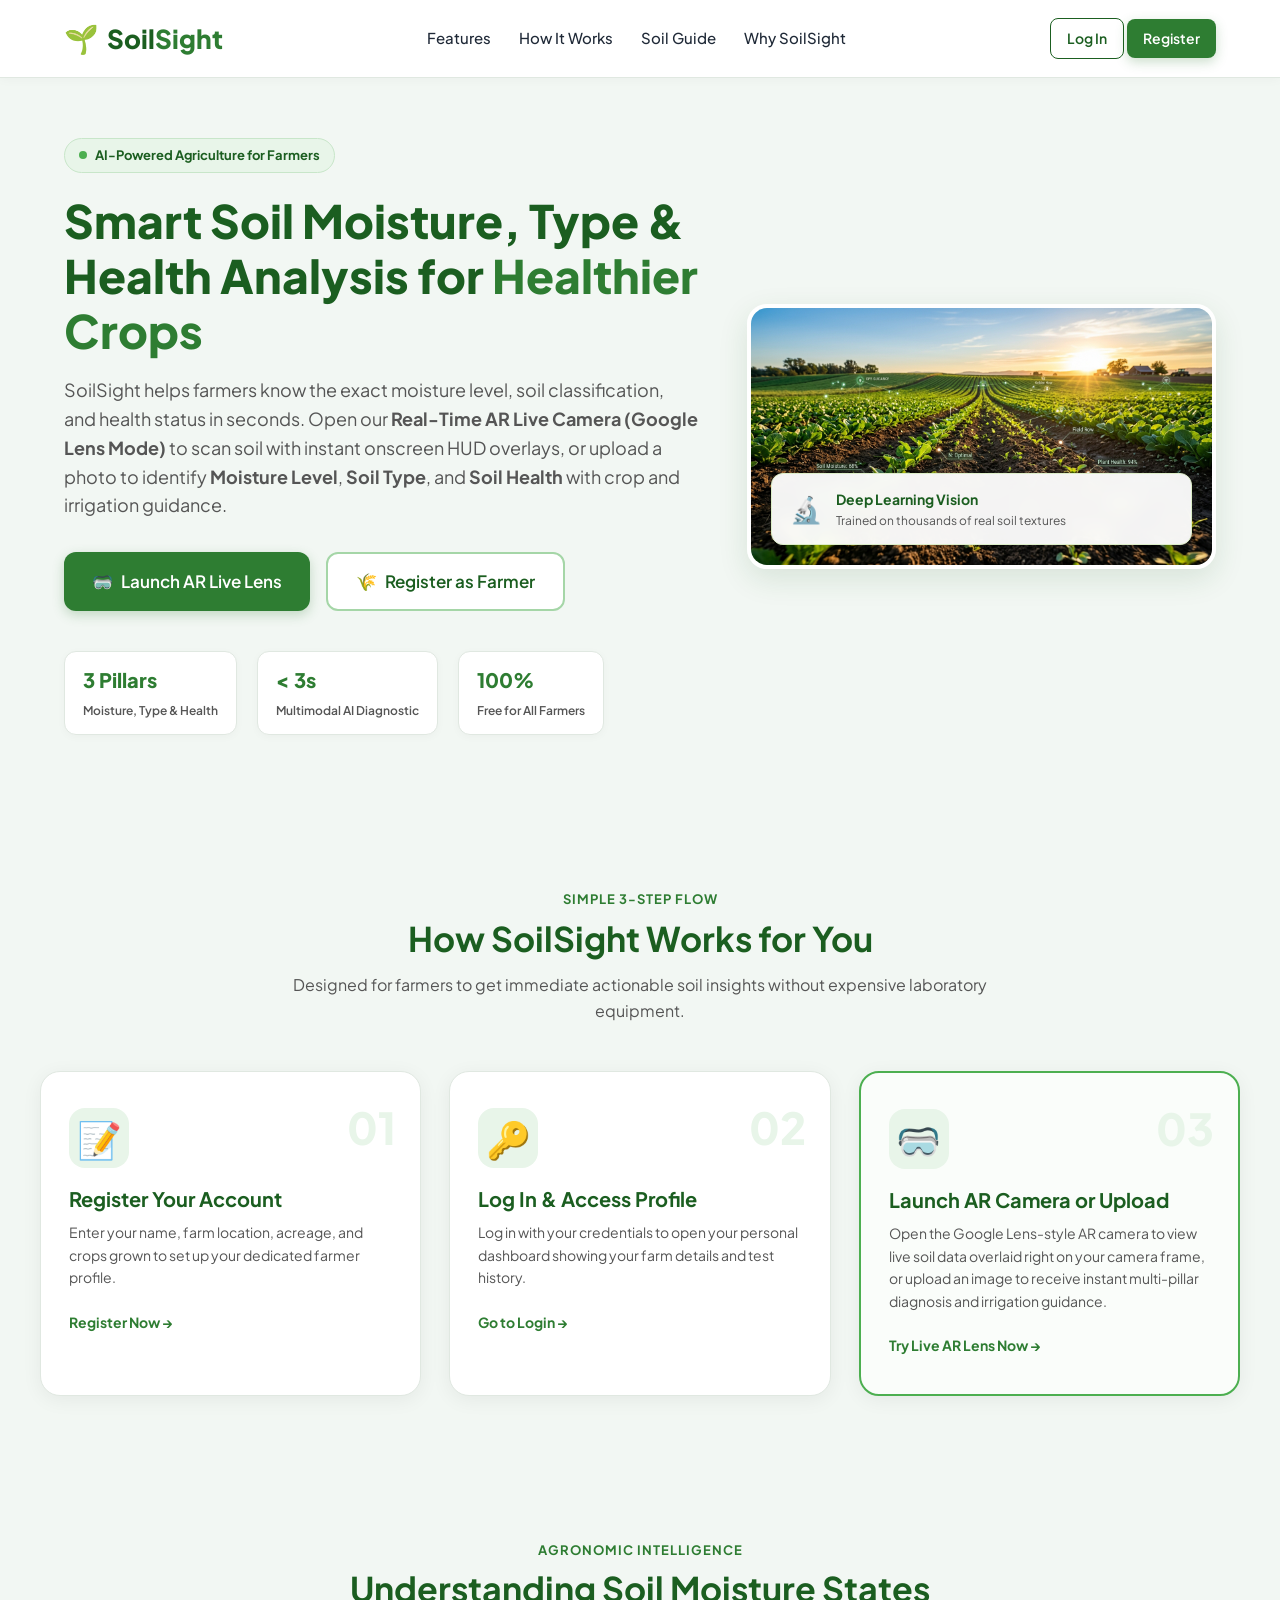
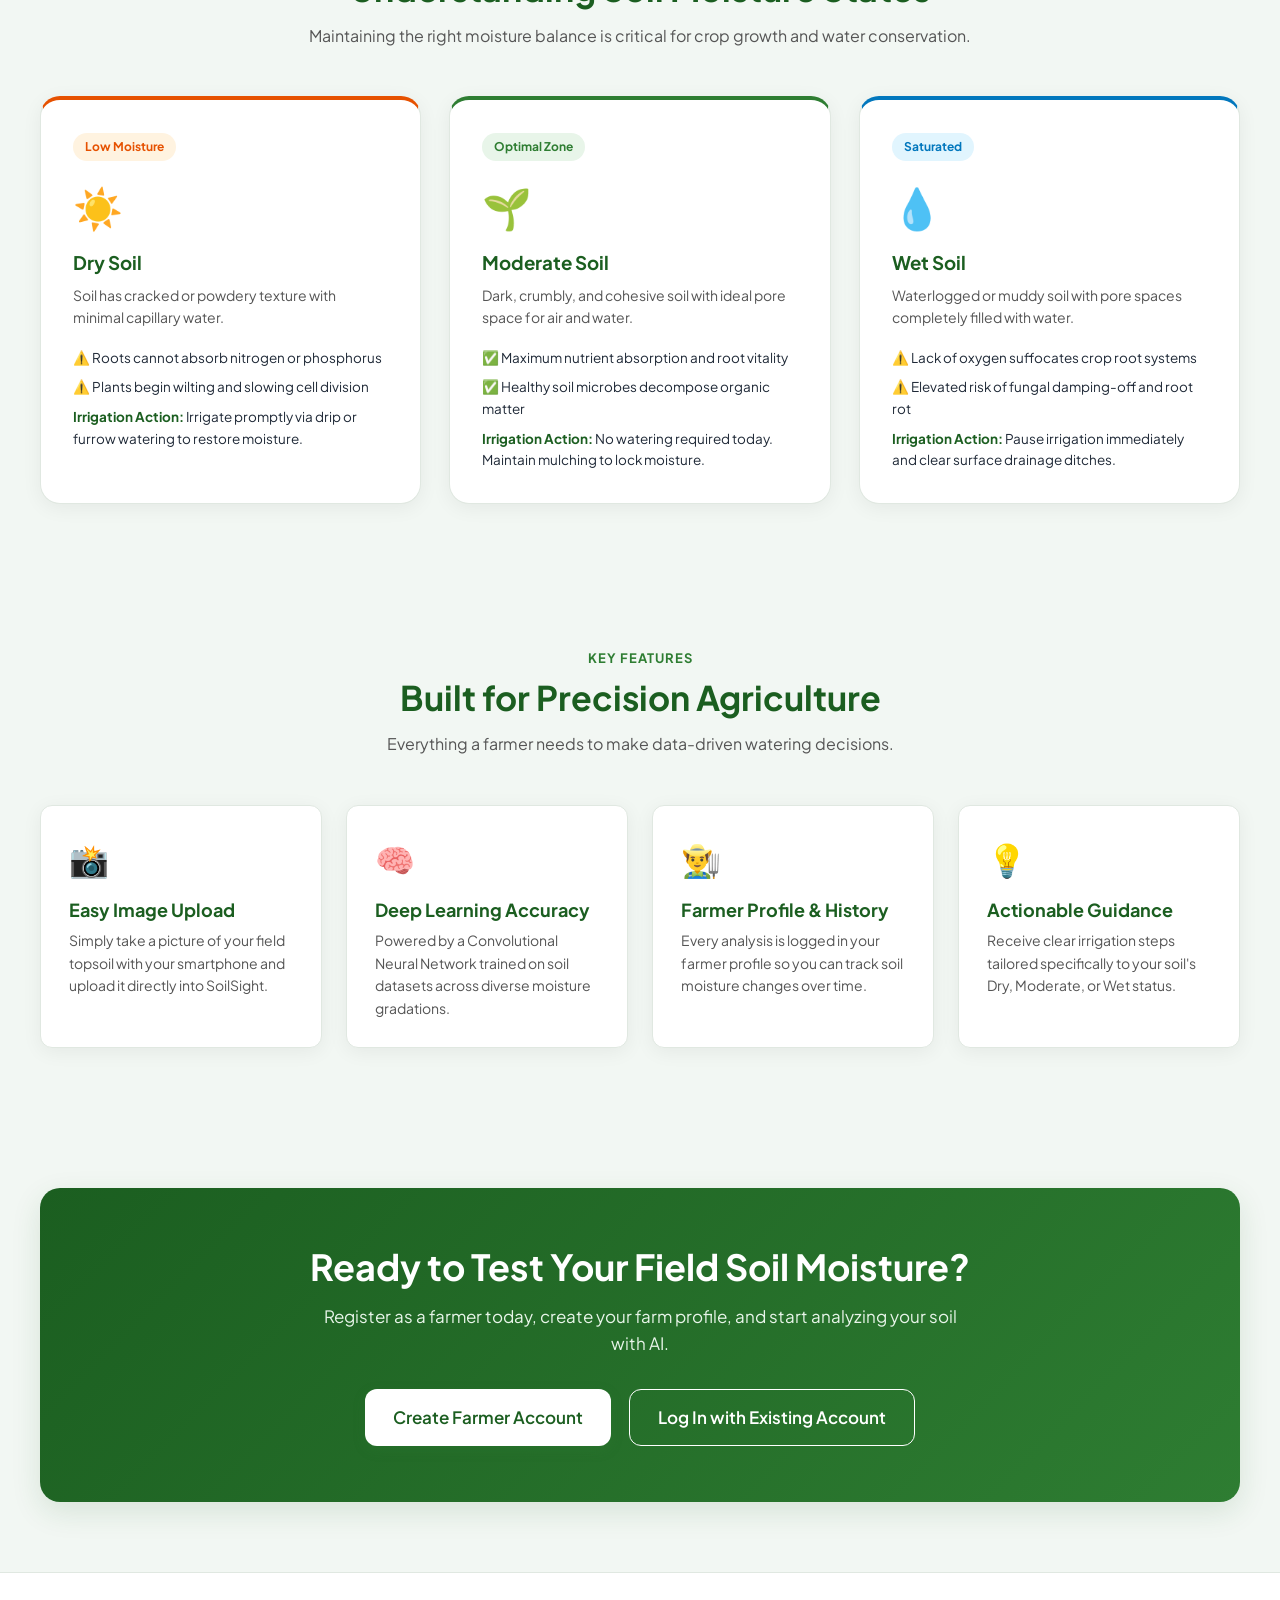
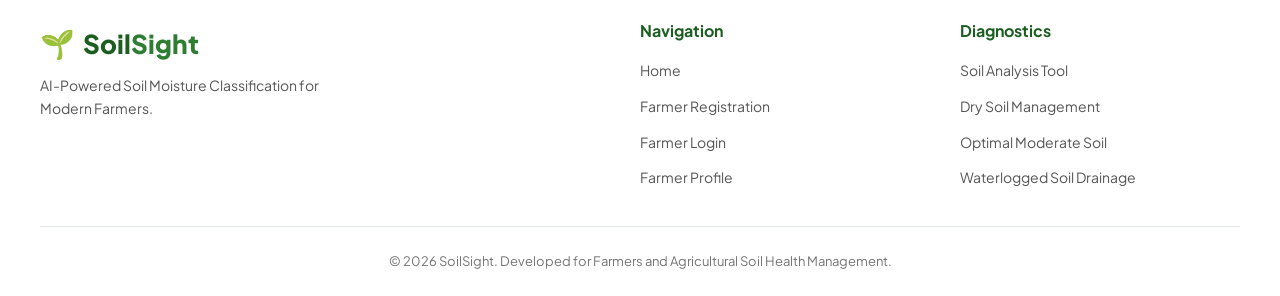
==== commit efdb1e02: "feat: add AR live camera with Google Lens soil detection and image upload workflow" ====
--- a/frontend/index.html
+++ b/frontend/index.html
@@ -62,26 +62,26 @@
                 </h1>
                 
                 <p class="hero-subtitle">
-                    SoilSight helps farmers know the exact moisture level, soil classification, and health status of their fields in seconds. Simply upload a soil photo to detect <strong>Moisture</strong>, identify <strong>Soil Type</strong>, and rate <strong>Soil Health</strong> (Good / Moderate / Poor) with instant crop and irrigation recommendations.
+                    SoilSight helps farmers know the exact moisture level, soil classification, and health status in seconds. Open our <strong>Real-Time AR Live Camera (Google Lens Mode)</strong> to scan soil with instant onscreen HUD overlays, or upload a photo to identify <strong>Moisture Level</strong>, <strong>Soil Type</strong>, and <strong>Soil Health</strong> with crop and irrigation guidance.
                 </p>
 
                 <!-- Hero Action Buttons: Login and Register -->
                 <div class="hero-cta-group" id="heroCtaGroup">
-                    <a href="register.html" class="btn btn-primary btn-lg pulse-btn">
+                    <a href="analysis.html" class="btn btn-primary btn-lg pulse-btn">
+                        <span class="btn-icon">🥽</span> Launch AR Live Lens
+                    </a>
+                    <a href="register.html" class="btn btn-secondary-outline btn-lg">
                         <span class="btn-icon">🌾</span> Register as Farmer
-                    </a>
-                    <a href="login.html" class="btn btn-secondary-outline btn-lg">
-                        <span class="btn-icon">🔑</span> Farmer Login
                     </a>
                 </div>
 
                 <!-- Logged in quick access -->
                 <div class="hero-cta-group" id="heroUserGroup" style="display: none;">
-                    <a href="profile.html" class="btn btn-primary btn-lg">
-                        <span class="btn-icon">👨‍🌾</span> Open Farmer Dashboard
-                    </a>
-                    <a href="analysis.html" class="btn btn-secondary-outline btn-lg">
-                        <span class="btn-icon">🌱</span> Run Soil Diagnostic
+                    <a href="analysis.html" class="btn btn-primary btn-lg pulse-btn">
+                        <span class="btn-icon">🥽</span> Open AR Live Lens
+                    </a>
+                    <a href="profile.html" class="btn btn-secondary-outline btn-lg">
+                        <span class="btn-icon">👨‍🌾</span> Farmer Dashboard
                     </a>
                 </div>
 
@@ -150,10 +150,10 @@
 
                 <div class="step-card featured-step">
                     <div class="step-number">03</div>
-                    <div class="step-icon">🌱</div>
-                    <h3>Click "Analyse Your Soil"</h3>
-                    <p>In your profile, click "Analyse Your Soil", upload a clear soil picture, and immediately receive moisture classification and irrigation advice.</p>
-                    <a href="profile.html" class="step-link">Explore Dashboard →</a>
+                    <div class="step-icon">🥽</div>
+                    <h3>Launch AR Camera or Upload</h3>
+                    <p>Open the Google Lens-style AR camera to view live soil data overlaid right on your camera frame, or upload an image to receive instant multi-pillar diagnosis and irrigation guidance.</p>
+                    <a href="analysis.html" class="step-link">Try Live AR Lens Now →</a>
                 </div>
 
             </div>
--- a/frontend/style.css
+++ b/frontend/style.css
@@ -2255,3 +2255,806 @@
 .health-text-moderate { color: #f57f17; font-weight: 700; }
 .health-text-poor { color: #c62828; font-weight: 700; }
 
+/* ============================================================
+   Augmented Reality (AR) Live Camera & Google Lens HUD Styles
+   ============================================================ */
+
+.ar-scanner-card {
+    padding: 24px;
+    background: #ffffff;
+    border-radius: var(--radius-lg);
+    box-shadow: 0 10px 40px rgba(0, 0, 0, 0.08);
+    border: 1px solid rgba(46, 125, 50, 0.15);
+    margin-bottom: 36px;
+    overflow: hidden;
+}
+
+/* Mode Switcher Tabs */
+.analysis-mode-tabs {
+    display: flex;
+    gap: 12px;
+    background: #f0f5f1;
+    padding: 6px;
+    border-radius: 14px;
+    margin-bottom: 24px;
+}
+
+.mode-tab {
+    flex: 1;
+    display: flex;
+    align-items: center;
+    justify-content: center;
+    gap: 10px;
+    padding: 12px 18px;
+    border: none;
+    background: transparent;
+    border-radius: 10px;
+    font-family: inherit;
+    font-size: 14px;
+    font-weight: 600;
+    color: var(--text-muted);
+    cursor: pointer;
+    transition: var(--transition);
+    position: relative;
+}
+
+.mode-tab:hover {
+    color: var(--primary-color);
+    background: rgba(255, 255, 255, 0.6);
+}
+
+.mode-tab.active {
+    background: #ffffff;
+    color: var(--primary-color);
+    box-shadow: 0 3px 12px rgba(27, 94, 32, 0.12);
+}
+
+.mode-tab-icon {
+    font-size: 20px;
+}
+
+.mode-tab-text {
+    display: flex;
+    flex-direction: column;
+    text-align: left;
+}
+
+.mode-tab-title {
+    font-size: 14px;
+    font-weight: 700;
+}
+
+.mode-tab-sub {
+    font-size: 11px;
+    color: var(--text-light);
+    font-weight: 500;
+}
+
+.mode-tab-badge {
+    background: linear-gradient(135deg, #2e7d32, #43a047);
+    color: #ffffff;
+    font-size: 10px;
+    font-weight: 800;
+    letter-spacing: 0.5px;
+    padding: 2px 8px;
+    border-radius: 20px;
+    margin-left: 4px;
+    box-shadow: 0 0 10px rgba(67, 160, 71, 0.4);
+    animation: badgePulse 2s infinite ease-in-out;
+}
+
+@keyframes badgePulse {
+    0%, 100% { transform: scale(1); opacity: 1; }
+    50% { transform: scale(1.06); opacity: 0.9; }
+}
+
+/* AR Viewfinder Container */
+.ar-camera-container {
+    display: flex;
+    flex-direction: column;
+    gap: 16px;
+}
+
+.ar-top-controls {
+    display: flex;
+    justify-content: space-between;
+    align-items: center;
+    flex-wrap: wrap;
+    gap: 12px;
+}
+
+.ar-status-badge {
+    display: inline-flex;
+    align-items: center;
+    gap: 8px;
+    background: rgba(27, 94, 32, 0.08);
+    border: 1px solid #2e7d32;
+    padding: 6px 14px;
+    border-radius: 30px;
+    font-size: 12px;
+    font-weight: 700;
+    color: var(--primary-color);
+    letter-spacing: 0.4px;
+    transition: var(--transition);
+}
+
+.ar-pulse-dot {
+    width: 8px;
+    height: 8px;
+    background-color: #00e676;
+    border-radius: 50%;
+    box-shadow: 0 0 8px #00e676;
+    animation: pulseDot 1.4s infinite ease-in-out;
+}
+
+@keyframes pulseDot {
+    0%, 100% { transform: scale(1); opacity: 1; }
+    50% { transform: scale(1.4); opacity: 0.4; }
+}
+
+.ar-tool-actions {
+    display: flex;
+    gap: 8px;
+}
+
+.ar-tool-btn {
+    background: #f0f5f1;
+    border: 1px solid #d7e3d8;
+    color: var(--text-primary);
+    padding: 6px 12px;
+    border-radius: 8px;
+    font-size: 12px;
+    font-weight: 600;
+    cursor: pointer;
+    transition: var(--transition);
+    display: inline-flex;
+    align-items: center;
+    gap: 6px;
+}
+
+.ar-tool-btn:hover {
+    background: #e0ece1;
+    border-color: #2e7d32;
+    color: var(--primary-color);
+}
+
+.ar-tool-btn.torch-active {
+    background: #fff8e1;
+    border-color: #ffb300;
+    color: #f57f17;
+    box-shadow: 0 0 10px rgba(255, 179, 0, 0.4);
+}
+
+.ar-tool-btn.ar-btn-paused {
+    background: #fff3e0;
+    border-color: #ff9800;
+    color: #e65100;
+}
+
+/* Viewfinder Viewport */
+.ar-viewfinder {
+    position: relative;
+    width: 100%;
+    min-height: 480px;
+    max-height: 580px;
+    height: 60vh;
+    background: #0f1712;
+    border-radius: 18px;
+    overflow: hidden;
+    display: flex;
+    align-items: center;
+    justify-content: center;
+    box-shadow: inset 0 0 40px rgba(0, 0, 0, 0.6);
+}
+
+.ar-viewfinder video,
+.sim-display-canvas {
+    width: 100%;
+    height: 100%;
+    object-fit: cover;
+    display: block;
+}
+
+/* Shutter Flash Animation */
+.ar-shutter-flash {
+    position: absolute;
+    top: 0;
+    left: 0;
+    right: 0;
+    bottom: 0;
+    background: #ffffff;
+    opacity: 0;
+    pointer-events: none;
+    z-index: 100;
+    transition: opacity 0.2s ease-out;
+}
+
+.ar-shutter-flash.flash-active {
+    opacity: 0.95;
+    transition: none;
+}
+
+/* AR Reticle (Target Framing Box) */
+.ar-reticle {
+    position: absolute;
+    width: min(320px, 75vw);
+    height: min(320px, 75vw);
+    pointer-events: none;
+    z-index: 10;
+    --ar-accent: #00e676;
+    transition: all 0.3s ease;
+}
+
+.ar-reticle-corner {
+    position: absolute;
+    width: 32px;
+    height: 32px;
+    border-color: var(--ar-accent);
+    border-style: solid;
+    transition: border-color 0.3s ease, transform 0.3s ease;
+}
+
+.ar-reticle-corner.top-left {
+    top: 0;
+    left: 0;
+    border-width: 4px 0 0 4px;
+    border-top-left-radius: 8px;
+}
+
+.ar-reticle-corner.top-right {
+    top: 0;
+    right: 0;
+    border-width: 4px 4px 0 0;
+    border-top-right-radius: 8px;
+}
+
+.ar-reticle-corner.bottom-left {
+    bottom: 0;
+    left: 0;
+    border-width: 0 0 4px 4px;
+    border-bottom-left-radius: 8px;
+}
+
+.ar-reticle-corner.bottom-right {
+    bottom: 0;
+    right: 0;
+    border-width: 0 4px 4px 0;
+    border-bottom-right-radius: 8px;
+}
+
+/* Animated Laser Scan Beam */
+.ar-scan-laser {
+    position: absolute;
+    left: 0;
+    right: 0;
+    height: 2px;
+    background: linear-gradient(90deg, transparent 0%, var(--ar-accent) 50%, transparent 100%);
+    box-shadow: 0 0 14px var(--ar-accent), 0 0 28px var(--ar-accent);
+    animation: arLaserScan 2.6s infinite ease-in-out;
+}
+
+@keyframes arLaserScan {
+    0% { top: 4%; opacity: 0.2; }
+    15% { opacity: 0.9; }
+    50% { top: 96%; opacity: 0.9; }
+    85% { opacity: 0.9; }
+    100% { top: 4%; opacity: 0.2; }
+}
+
+.ar-reticle-center-guide {
+    position: absolute;
+    top: 50%;
+    left: 50%;
+    transform: translate(-50%, -50%);
+    display: flex;
+    flex-direction: column;
+    align-items: center;
+    gap: 6px;
+    opacity: 0.65;
+}
+
+.ar-crosshair-circle {
+    width: 14px;
+    height: 14px;
+    border: 1.5px dashed var(--ar-accent);
+    border-radius: 50%;
+}
+
+.ar-guide-text {
+    font-size: 11px;
+    font-weight: 700;
+    color: #ffffff;
+    letter-spacing: 0.8px;
+    text-transform: uppercase;
+    text-shadow: 0 1px 4px rgba(0, 0, 0, 0.8);
+}
+
+/* ============================================================
+   Google Lens Floating AR Overlay Card
+   ============================================================ */
+
+.ar-lens-overlay {
+    position: absolute;
+    top: 14px;
+    left: 50%;
+    transform: translateX(-50%);
+    width: min(440px, 92%);
+    z-index: 25;
+    flex-direction: column;
+    align-items: center;
+    animation: arLensPopIn 0.35s cubic-bezier(0.175, 0.885, 0.32, 1.275);
+    pointer-events: auto;
+}
+
+@keyframes arLensPopIn {
+    0% { opacity: 0; transform: translate(-50%, -15px) scale(0.95); }
+    100% { opacity: 1; transform: translate(-50%, 0) scale(1); }
+}
+
+.ar-lens-card {
+    width: 100%;
+    background: rgba(16, 26, 18, 0.88);
+    backdrop-filter: blur(16px);
+    -webkit-backdrop-filter: blur(16px);
+    border: 1.5px solid rgba(0, 230, 118, 0.6);
+    border-radius: 16px;
+    padding: 16px 18px;
+    color: #ffffff;
+    box-shadow: 0 12px 35px rgba(0, 0, 0, 0.45), 0 0 20px rgba(0, 230, 118, 0.2);
+    display: flex;
+    flex-direction: column;
+    gap: 10px;
+    transition: border-color 0.3s ease, box-shadow 0.3s ease;
+}
+
+.ar-lens-header {
+    display: flex;
+    justify-content: space-between;
+    align-items: center;
+    border-bottom: 1px solid rgba(255, 255, 255, 0.12);
+    padding-bottom: 8px;
+}
+
+.ar-lens-soil-type {
+    display: flex;
+    align-items: center;
+    gap: 6px;
+    font-size: 16px;
+    font-weight: 700;
+    color: #ffffff;
+}
+
+.ar-lens-icon {
+    font-size: 18px;
+}
+
+.ar-lens-moisture-tag {
+    font-size: 11px;
+    font-weight: 800;
+    letter-spacing: 0.5px;
+    padding: 4px 10px;
+    border-radius: 20px;
+    color: #ffffff;
+    text-transform: uppercase;
+    box-shadow: 0 2px 8px rgba(0, 0, 0, 0.3);
+}
+
+.ar-lens-moisture-tag.tag-dry {
+    background: #e65100;
+}
+
+.ar-lens-moisture-tag.tag-moderate {
+    background: #2e7d32;
+}
+
+.ar-lens-moisture-tag.tag-wet {
+    background: #0277bd;
+}
+
+/* Metrics Row */
+.ar-lens-metrics {
+    display: grid;
+    grid-template-columns: repeat(3, 1fr);
+    gap: 8px;
+    background: rgba(255, 255, 255, 0.05);
+    padding: 8px 10px;
+    border-radius: 10px;
+}
+
+.ar-lens-metric-item {
+    display: flex;
+    flex-direction: column;
+    align-items: center;
+    text-align: center;
+}
+
+.ar-lens-metric-item .metric-label {
+    font-size: 10px;
+    color: rgba(255, 255, 255, 0.7);
+    font-weight: 500;
+    text-transform: uppercase;
+}
+
+.ar-lens-metric-item strong {
+    font-size: 13px;
+    font-weight: 800;
+    color: #ffffff;
+}
+
+/* Quick Guidance Pill inside AR Card */
+.ar-lens-guidance {
+    display: flex;
+    align-items: flex-start;
+    gap: 8px;
+    background: rgba(0, 230, 118, 0.12);
+    border: 1px solid rgba(0, 230, 118, 0.35);
+    padding: 8px 12px;
+    border-radius: 8px;
+    font-size: 12px;
+    line-height: 1.4;
+    color: #e0f2f1;
+}
+
+.ar-lens-guidance .guidance-icon {
+    font-size: 14px;
+    flex-shrink: 0;
+}
+
+.ar-lens-indicators-row {
+    display: flex;
+    flex-wrap: wrap;
+    gap: 6px;
+}
+
+.ar-chip {
+    background: rgba(255, 255, 255, 0.1);
+    padding: 3px 8px;
+    border-radius: 12px;
+    font-size: 10px;
+    color: #c8e6c9;
+    font-weight: 600;
+}
+
+.ar-lens-tap-hint {
+    font-size: 10px;
+    color: rgba(255, 255, 255, 0.6);
+    text-align: center;
+    border-top: 1px solid rgba(255, 255, 255, 0.08);
+    padding-top: 6px;
+    font-weight: 500;
+}
+
+/* Searching Pill (When camera points away from soil) */
+.ar-searching-pill {
+    position: absolute;
+    bottom: 24px;
+    left: 50%;
+    transform: translateX(-50%);
+    background: rgba(20, 30, 22, 0.9);
+    border: 1px solid rgba(255, 255, 255, 0.2);
+    padding: 8px 16px;
+    border-radius: 30px;
+    color: #ffffff;
+    font-size: 12px;
+    font-weight: 600;
+    display: inline-flex;
+    align-items: center;
+    gap: 8px;
+    backdrop-filter: blur(8px);
+    box-shadow: 0 4px 16px rgba(0, 0, 0, 0.4);
+    z-index: 20;
+    white-space: nowrap;
+}
+
+.ar-search-radar {
+    width: 10px;
+    height: 10px;
+    border: 2px solid #00e676;
+    border-top-color: transparent;
+    border-radius: 50%;
+    animation: spinRadar 1s linear infinite;
+}
+
+@keyframes spinRadar {
+    to { transform: rotate(360deg); }
+}
+
+/* Camera Fallback Box */
+.ar-camera-fallback {
+    position: absolute;
+    top: 0;
+    left: 0;
+    right: 0;
+    bottom: 0;
+    background: rgba(18, 28, 20, 0.95);
+    display: flex;
+    flex-direction: column;
+    align-items: center;
+    justify-content: center;
+    padding: 24px;
+    text-align: center;
+    z-index: 30;
+    color: #ffffff;
+}
+
+.fallback-icon {
+    font-size: 42px;
+    margin-bottom: 12px;
+}
+
+.ar-camera-fallback h3 {
+    color: #ffffff;
+    font-size: 20px;
+    margin-bottom: 8px;
+}
+
+.ar-camera-fallback p {
+    color: #b0bec5;
+    font-size: 13px;
+    max-width: 440px;
+    margin-bottom: 20px;
+}
+
+.fallback-btn-group {
+    display: flex;
+    gap: 10px;
+    flex-wrap: wrap;
+    justify-content: center;
+}
+
+/* Shutter Controls Bar */
+.ar-shutter-bar {
+    display: flex;
+    flex-direction: column;
+    align-items: center;
+    gap: 12px;
+    padding-top: 8px;
+}
+
+.shutter-wrapper {
+    display: flex;
+    flex-direction: column;
+    align-items: center;
+    gap: 6px;
+}
+
+.ar-shutter-btn {
+    width: 76px;
+    height: 76px;
+    border-radius: 50%;
+    background: transparent;
+    border: none;
+    cursor: pointer;
+    display: flex;
+    align-items: center;
+    justify-content: center;
+    transition: transform 0.15s ease;
+    padding: 0;
+}
+
+.ar-shutter-btn:active {
+    transform: scale(0.92);
+}
+
+.shutter-outer-ring {
+    width: 76px;
+    height: 76px;
+    border-radius: 50%;
+    border: 4px solid #2e7d32;
+    display: flex;
+    align-items: center;
+    justify-content: center;
+    background: rgba(46, 125, 50, 0.08);
+    transition: all 0.25s ease;
+    box-shadow: 0 4px 18px rgba(46, 125, 50, 0.25);
+}
+
+.ar-shutter-btn:hover .shutter-outer-ring {
+    border-color: #1b5e20;
+    box-shadow: 0 6px 24px rgba(46, 125, 50, 0.4);
+    transform: scale(1.04);
+}
+
+.shutter-inner-core {
+    width: 58px;
+    height: 58px;
+    border-radius: 50%;
+    background: linear-gradient(135deg, #2e7d32 0%, #1b5e20 100%);
+    display: flex;
+    align-items: center;
+    justify-content: center;
+    box-shadow: inset 0 2px 4px rgba(255, 255, 255, 0.3);
+}
+
+.shutter-camera-icon {
+    font-size: 26px;
+    color: #ffffff;
+    filter: drop-shadow(0 1px 2px rgba(0, 0, 0, 0.3));
+}
+
+.shutter-caption {
+    font-size: 13px;
+    font-weight: 700;
+    color: var(--primary-color);
+}
+
+.ar-secondary-controls {
+    display: flex;
+    gap: 12px;
+    flex-wrap: wrap;
+    justify-content: center;
+}
+
+.ar-sub-action-btn {
+    background: #f0f5f1;
+    border: 1px solid #d7e3d8;
+    color: var(--text-primary);
+    padding: 8px 14px;
+    border-radius: 8px;
+    font-size: 13px;
+    font-weight: 600;
+    cursor: pointer;
+    transition: var(--transition);
+    display: inline-flex;
+    align-items: center;
+    gap: 6px;
+}
+
+.ar-sub-action-btn:hover {
+    background: #e0ece1;
+    border-color: #2e7d32;
+    color: var(--primary-color);
+}
+
+.sub-btn-icon {
+    font-size: 15px;
+}
+
+/* Upload Section & Alternative Camera Prompt */
+.upload-section-container {
+    display: flex;
+    flex-direction: column;
+    gap: 16px;
+}
+
+.upload-camera-prompt {
+    display: flex;
+    align-items: center;
+    justify-content: center;
+    gap: 10px;
+    padding: 12px;
+    background: #f7faf7;
+    border-radius: 10px;
+    font-size: 13px;
+    color: var(--text-muted);
+}
+
+.upload-btn-group {
+    margin-top: 8px;
+}
+
+/* Preview Image Overlay */
+.preview-tag {
+    position: absolute;
+    top: 14px;
+    left: 14px;
+    background: rgba(16, 26, 18, 0.85);
+    color: #ffffff;
+    backdrop-filter: blur(8px);
+    padding: 6px 14px;
+    border-radius: 20px;
+    font-size: 12px;
+    font-weight: 700;
+    box-shadow: 0 4px 12px rgba(0, 0, 0, 0.2);
+    z-index: 5;
+}
+
+.preview-btn-overlay {
+    display: flex;
+    gap: 10px;
+    margin-top: 14px;
+    justify-content: center;
+}
+
+/* Missing Image Warning Alert */
+.upload-notice-alert {
+    background: #fff3e0;
+    border: 1.5px solid #ff9800;
+    border-radius: 12px;
+    padding: 12px 18px;
+    display: flex;
+    align-items: center;
+    gap: 10px;
+    color: #b75300;
+    font-size: 14px;
+    font-weight: 700;
+    box-shadow: 0 4px 12px rgba(255, 152, 0, 0.15);
+    animation: shakeAlert 0.4s ease-in-out;
+}
+
+@keyframes shakeAlert {
+    0%, 100% { transform: translateX(0); }
+    20%, 60% { transform: translateX(-6px); }
+    40%, 80% { transform: translateX(6px); }
+}
+
+.upload-notice-alert .notice-icon {
+    font-size: 20px;
+    flex-shrink: 0;
+}
+
+.dropzone-highlight-error {
+    border-color: #f44336 !important;
+    background-color: #fff8f8 !important;
+    box-shadow: 0 0 16px rgba(244, 67, 54, 0.3) !important;
+    transition: all 0.3s ease;
+}
+
+/* Upload Preview Card */
+.upload-preview-card {
+    width: 100%;
+    margin-bottom: 8px;
+}
+
+.upload-preview-card .preview-wrapper {
+    position: relative;
+    max-width: 520px;
+    margin: 0 auto;
+    border-radius: 16px;
+    overflow: hidden;
+    box-shadow: 0 6px 24px rgba(0, 0, 0, 0.12);
+    border: 2px solid #2e7d32;
+    background: #000000;
+}
+
+.upload-preview-card img {
+    width: 100%;
+    max-height: 380px;
+    object-fit: cover;
+    display: block;
+}
+
+/* Responsive Rules for AR Screen */
+@media (max-width: 768px) {
+    .ar-scanner-card {
+        padding: 16px;
+    }
+    
+    .ar-viewfinder {
+        min-height: 420px;
+        height: 65vh;
+    }
+
+    .ar-lens-overlay {
+        width: 95%;
+        top: 10px;
+    }
+
+    .ar-lens-card {
+        padding: 12px 14px;
+        gap: 8px;
+    }
+
+    .ar-lens-metrics {
+        grid-template-columns: repeat(3, 1fr);
+        padding: 6px 8px;
+    }
+
+    .ar-lens-metric-item strong {
+        font-size: 12px;
+    }
+
+    .mode-tab {
+        padding: 10px 12px;
+    }
+
+    .mode-tab-title {
+        font-size: 13px;
+    }
+
+    .mode-tab-sub {
+        display: none;
+    }
+}
+
+
